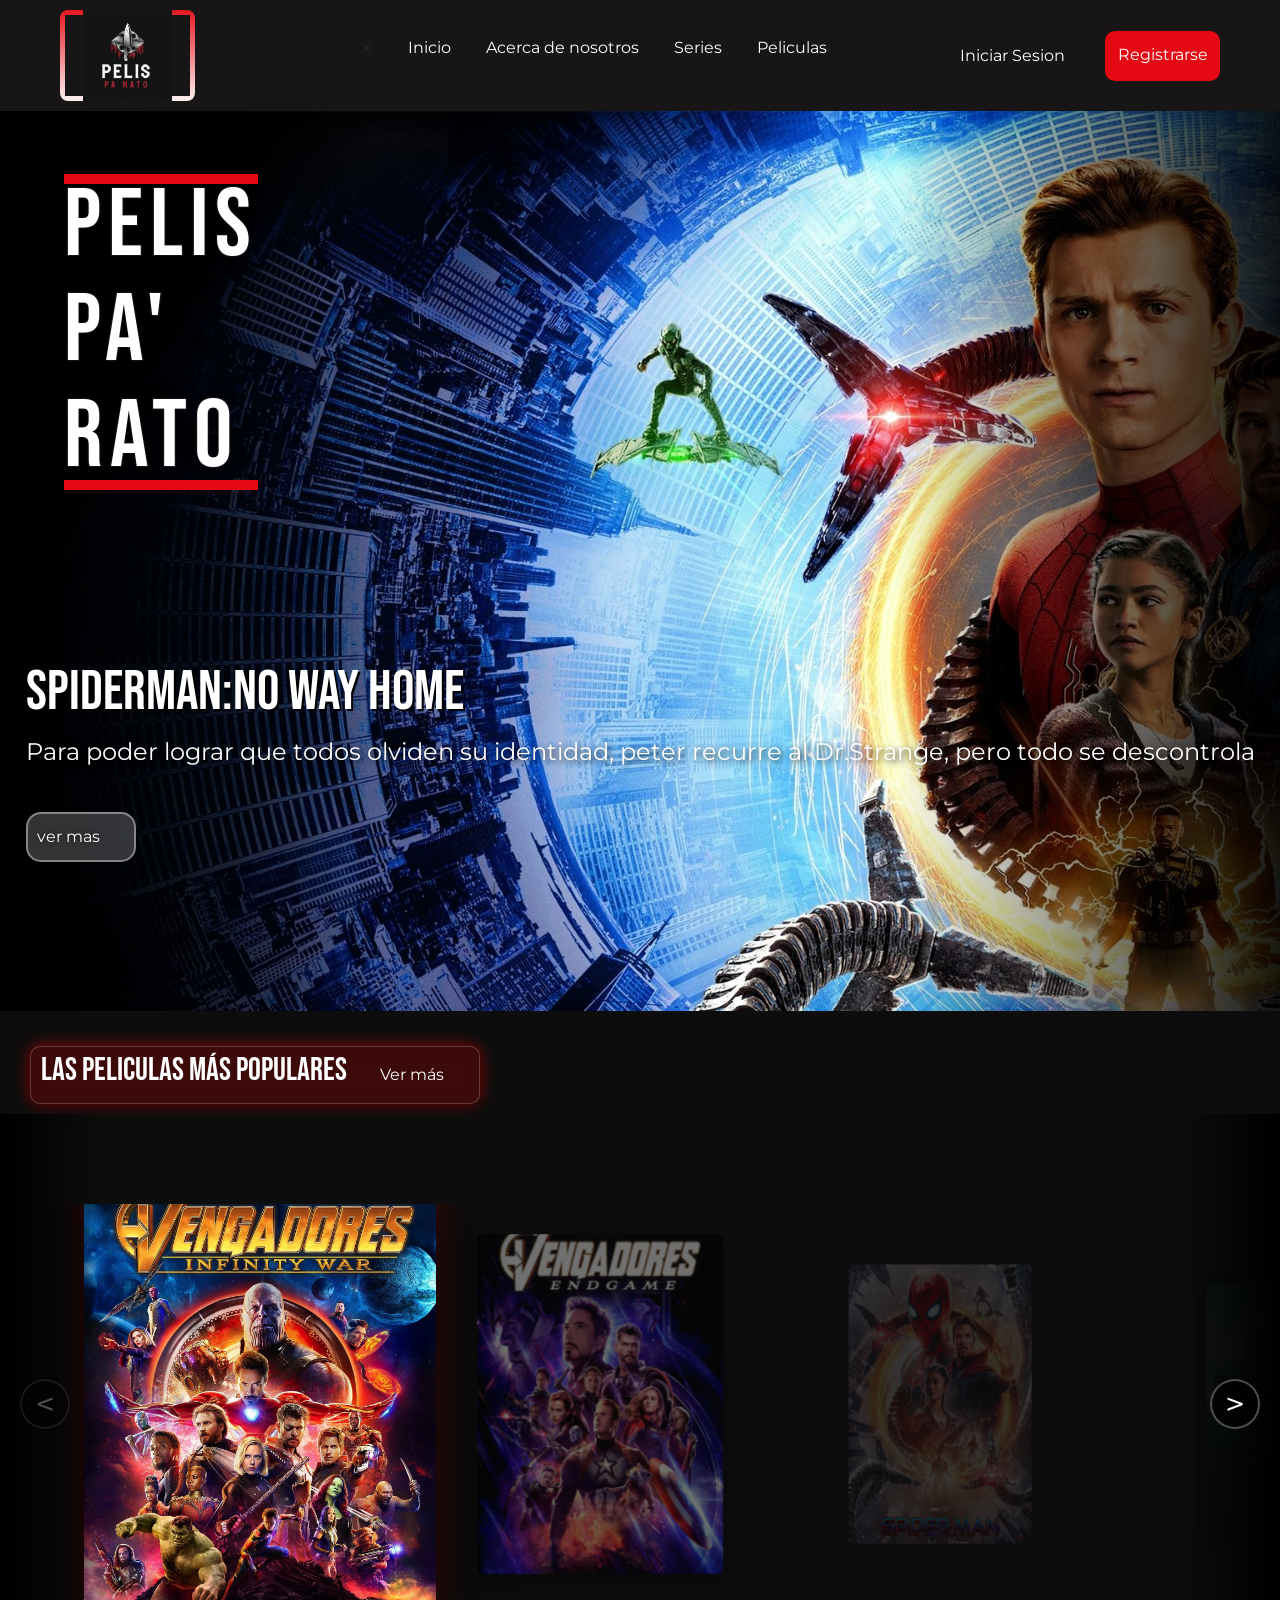
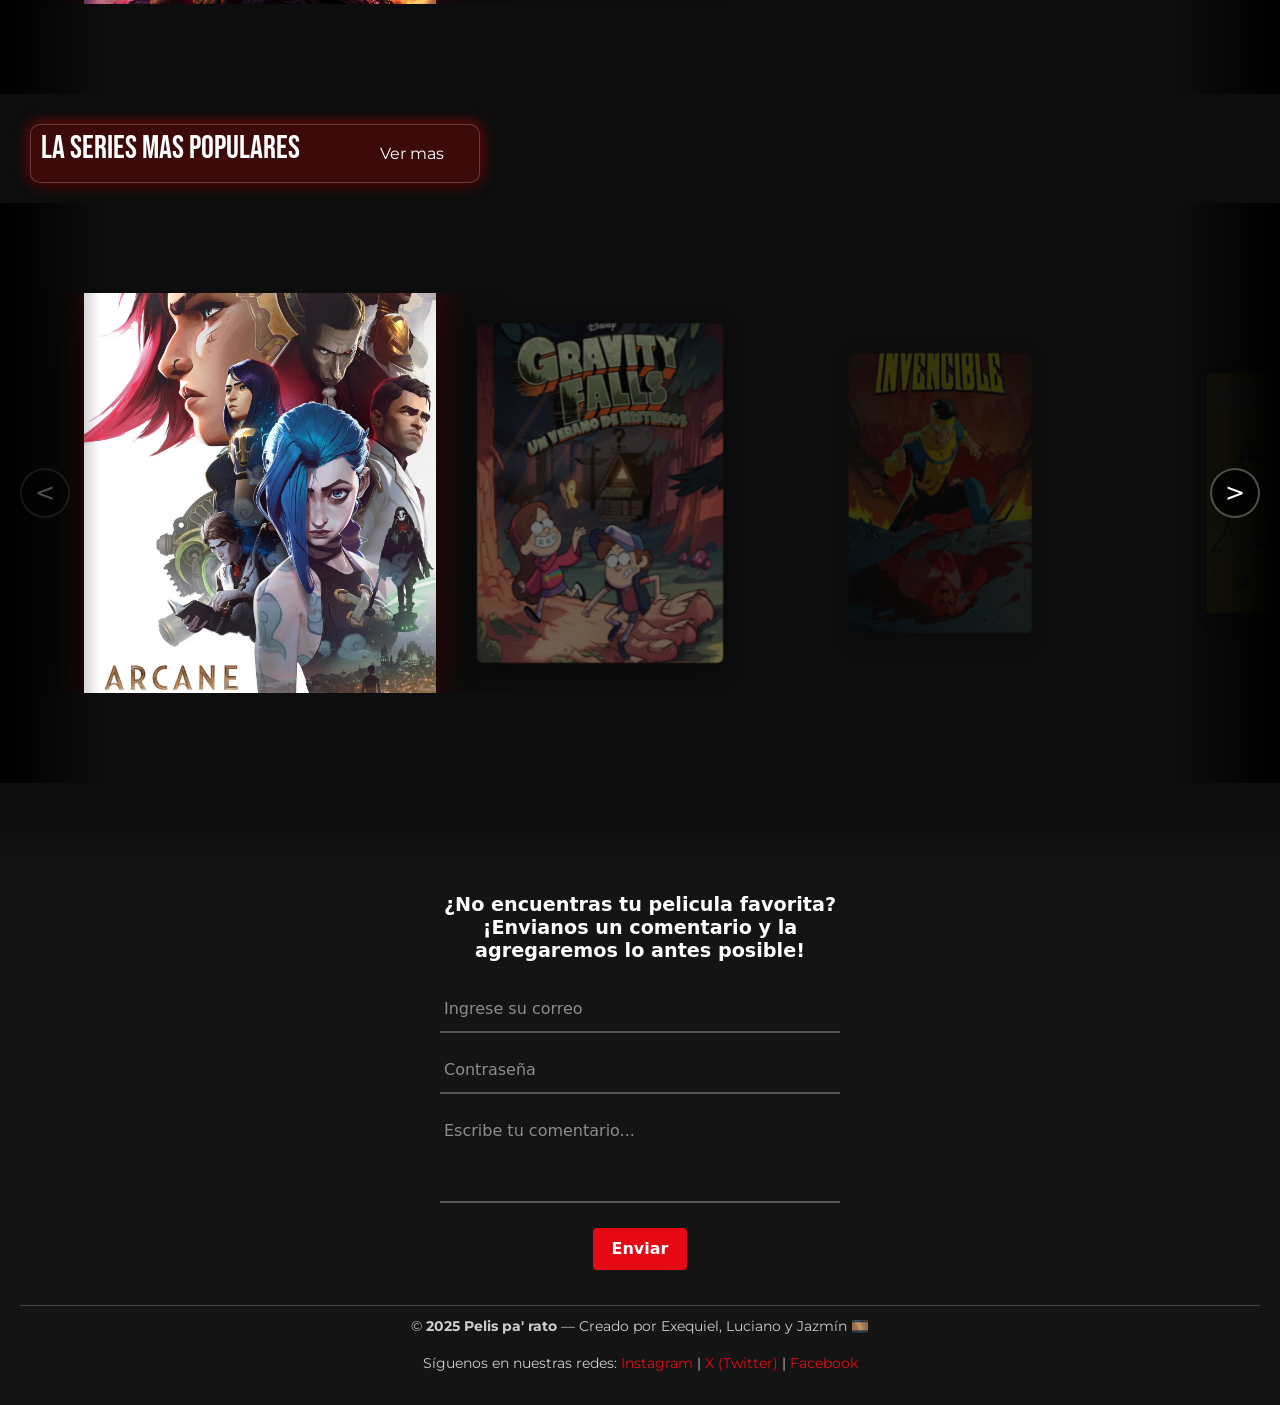
==== index.html @ c213889e "Implemente el carrusel 3d a las series y agregue las imagenes faltantes" ====
<!DOCTYPE html>
<html lang="en">
<head>
    <meta charset="UTF-8">
    <meta name="viewport" content="width=device-width, initial-scale=1.0">
    <link rel="stylesheet" href="Css/stylenav.css">
    <link rel="stylesheet" href="Css/style-main.css">
    <link rel="stylesheet" href="Css/Responsive.css">
    <link href="https://cdn.jsdelivr.net/npm/bootstrap@5.3.8/dist/css/bootstrap.min.css" rel="stylesheet" integrity="sha384-sRIl4kxILFvY47J16cr9ZwB07vP4J8+LH7qKQnuqkuIAvNWLzeN8tE5YBujZqJLB" crossorigin="anonymous">

    <link rel="shortcut icon" href="Img/logo-principal.png" type="image/x-icon">
    <link rel="preconnect" href="https://fonts.googleapis.com">
    <link rel="preconnect" href="https://fonts.gstatic.com" crossorigin>
    <link href="https://fonts.googleapis.com/css2?family=Bebas+Neue&display=swap" rel="stylesheet">

    <link rel="preconnect" href="https://fonts.googleapis.com">
    <link rel="preconnect" href="https://fonts.gstatic.com" crossorigin>
    <link href="https://fonts.googleapis.com/css2?family=Montserrat:wght@600&display=swap" rel="stylesheet">


    <link rel="preconnect" href="https://fonts.googleapis.com">
    <link rel="preconnect" href="https://fonts.gstatic.com" crossorigin>
    <link href="https://fonts.googleapis.com/css2?family=Montserrat&family=Roboto:ital,wght@0,100..900;1,100..900&display=swap" rel="stylesheet">

    <title>Pelis pa' rato</title>

    <link rel="stylesheet" href="https://cdn.jsdelivr.net/npm/swiper@9/swiper-bundle.min.css" />
    <link rel="stylesheet" href="https://cdnjs.cloudflare.com/ajax/libs/font-awesome/6.4.0/css/all.min.css"
    integrity="sha512-iecdLmaskl7CVkqkXNQ/ZH/XLlvWZOJyj7Yy7tcenmpD1ypASozpmT/E0iPtmFIB46ZmdtAc9eNBvH0H/ZpiBw==" 
    crossorigin="anonymous" referrerpolicy="no-referrer" />
</head>
<body>


    <header>
        <nav class="nav-bar underline-nav" id="nav">
            <div class="logo-container">
            <img src="Img/logo-principal.png" alt="Logo principal">
            </div>

            <div class="hamburger-menu" id="hamburger">
                <span></span>
                <span></span>
                <span></span>
            </div>

            <ul class="list-nav-bar" id="navMenu">
                <span class="close-menu" id="closeMenu">&times;</span>
                <li class="list-item-nav"><a href="#" class="nav-links">Inicio</a></li>
                <li class="list-item-nav"><a href="#" class="nav-links">Acerca de nosotros</a></li>
                <li class="list-item-nav"><a href="#" class="nav-links">Series</a></li>
                <li class="list-item-nav"><a href="#" class="nav-links">Peliculas</a></li>
            </ul>
            <div class="login">
            <a href="#" class="login-links">Iniciar Sesion</a>
            <a href="#" class="login-links registro ">Registrarse</a>
            </div>
        </nav>

        <div class="nav-overlay" id="navOverlay"></div>
    </header>

    
<div id="modalRegistro" class="modal-overlay">
<div class="modal-content">
    <span class="close-modal" id="closeModal">&times;</span>
    <h2>Crear cuenta</h2>
    <form id="registroForm">
    <div class="input-group">
        <input type="email" id="emailRegistro" name="email" required>
        <label for="emailRegistro">Correo electrónico</label>
    </div>

    <div class="input-group">
        <input type="password" id="passwordRegistro" name="password" required>
        <label for="passwordRegistro">Contraseña</label>
    </div>

    <button type="submit" class="btn-enviar">Registrarse</button>
    </form>
</div>
</div>


    <main>
        <section  id="inicio" class="hero">
            <div class="hero-content">
            <h1 id="tittle-main" class="tittle-main"> <span>Pelis</span> <span class="fila-2">pa'</span> <span class="fila-3">rato</span></h1>
            </div>

            <div class="info-container" >
                <div class="info-item">
                    <h2 class="sub-title">Spiderman:No Way Home</h2>
                    <p class="p-title">Para poder lograr que todos olviden su identidad, peter recurre al Dr.Strange, pero todo se descontrola</p>
                </div>

                <div class="info-item">
                    <h2 class="sub-title">Avengers Infinity War</h2>
                    <p class="p-title">Acompaña a los vengadores a enfrentar a su mas grande amenza de todos los tiempos, el titan Thanos</p>
                </div>

                <div class="container-ver-mas">
                    <a href="#" class="link-ver-mas"> ver mas </a>
                </div>
            </div>
        </section>

        <section id="carousel-movies" class="container-carrusel">
            <div class="container-tittle">
            <h2>Las peliculas más populares</h2>
            <a href="#" class="ver-mas">Ver más</a>
            </div>

            <div class="carousel-wrapper"> 
                <button id="btn-prev-movie" class="btn-prev">&lt;</button> 
                <div id="img-movies-container" class="img-movies-container"> 
                    <img loading="lazy" src="Posters/poster-Avengers-IW.webp"  alt="Poster 1">
                    <img loading="lazy" src="Posters/poster-avenger-EG.webp"   alt="Poster 2">
                    <img loading="lazy" src="Posters/poster-noway-home.webp"  alt="Poster 3">
                    <img loading="lazy" src="Posters/poster-Kongvszilla.webp"   alt="Poster 4">
                    <img loading="lazy" src="Posters/poster-fri13th.webp"  alt="Poster 5">
                    <img loading="lazy" src="Posters/poster-halowin.webp"   alt="Poster 6">
                    <img loading="lazy" src="Posters/poster-terrifier3.webp"  alt="Poster 7">
                    <img loading="lazy" src="Posters/poster-Alien.webp"   alt="Poster 8">

                    <img loading="lazy" src="Posters/poster-joker.webp"  alt="Poster 1">
                    <img loading="lazy" src="Posters/poster-termina2.webp"   alt="Poster 2">
                    <img loading="lazy" src="Posters/poster-romulusal.webp"  alt="Poster 3">
                    <img loading="lazy" src="Posters/poster-kfpanda.webp"   alt="Poster 4">
                    <img loading="lazy" src="Posters/poster-traindragon.webp"  alt="Poster 5">
                    <img loading="lazy" src="Posters/poster-gatobotas.webp"    alt="Poster 6">
                    <img loading="lazy" src="Posters/spiderman-acrossspider.webp"  alt="Poster 7">
                    <img loading="lazy" src="Posters/poster-interestelar.webp"  alt="Poster 8">
                </div>

                <button id="btn-next-movie" class="btn-next">&gt;</button> 
            </div>
        </section>


        <section id="carrusel-series" class="container-carrusel">
            <div class="container-tittle">
            <h2>La series mas populares</h2>
            <a href="">Ver mas</a>
            </div>
                <div class="container-main">
                <div class="carousel-wrapper"> 
                    <button id="btn-prev-serie" class="btn-prev">&lt;</button> 
                    <div id="img-series-container" class="img-movies-container"> 
                        <img loading="lazy" src="Posters-series/arcain.webp"  alt="Poster 1">
                        <img loading="lazy" src="Posters-series/gravittyfalls.webp"Poster 2">
                        <img loading="lazy" src="Posters-series/invenciblol.webp"  alt="Poster 3">
                        <img loading="lazy" src="Posters-series/showmas.webp"Poster 4">
                        <img loading="lazy" src="Posters-series/strangher.webp"  alt="Poster 5">
                        <img loading="lazy" src="Posters-series/blinders.webp"Poster 6">
                        <img loading="lazy" src="Posters-series/mandalorian.webp"  alt="Poster 7">
                        <img loading="lazy" src="Posters-series/telassofas.webp"Poster 8">

                        <img loading="" src="Posters-series/breakingbad.webp"  alt="Poster 9">
                        <img loading="" src="Posters-series/saul.webp"Poster 10">
                        <img loading="" src="Posters-series/Simpsons.webp"  alt="Poster 11">
                        <img loading="" src="Posters-series/welcomederry.webp"Poster 12">
                        <img loading="" src="Posters-series/walkingdead.webp"  alt="Poster 13">
                        <img loading="" src="Posters-series/suits.webp"Poster 14">
                        <img loading="" src="Posters-series/tronos.webp"  alt="Poster 15">
                        <img loading="" src="Posters-series/outlander.webp"Poster 16">
                    </div>
                    <button id="btn-next-serie" class="btn-next">&gt;</button> 
                </div>
        </section>


        


    </main>

<footer id="footer">
<div class="container-footer">   

    <form class="footer-form">
    <h3 class="footer-title">¿No encuentras tu pelicula favorita? <br>¡Envianos un comentario y la agregaremos lo antes posible!</h3>

    <div class="input-group">
        <input type="email" name="gmail" id="gmail-input" required>
        <label for="gmail-input">Ingrese su correo</label>
    </div>

    <div class="input-group">
        <input type="password" name="password" id="password-input" required>
        <label for="password-input">Contraseña</label>
    </div>

    <div class="input-group textarea-group">
        <textarea name="comentario" id="comentario" rows="3" required></textarea>
        <label for="comentario">Escribe tu comentario...</label>
    </div>

    <button type="submit" class="btn-enviar">Enviar</button>
    </form>

    <div class="container-footer-content">
    <p>&copy; <strong>2025 Pelis pa' rato</strong> — Creado por Exequiel, Luciano y Jazmín 🎞️</p>
    <p class="footer-extra">Síguenos en nuestras redes: 
        <a href="#" class="social-link">Instagram</a> | 
        <a href="#" class="social-link">X (Twitter)</a> | 
        <a href="#" class="social-link">Facebook</a>
    </p>
    </div>
</div>            
</footer>



<script src="https://cdn.jsdelivr.net/npm/swiper@9/swiper-bundle.min.js"></script>
<script src="https://cdn.jsdelivr.net/npm/bootstrap@5.3.8/dist/js/bootstrap.bundle.min.js" integrity="sha384-FKyoEForCGlyvwx9Hj09JcYn3nv7wiPVlz7YYwJrWVcXK/BmnVDxM+D2scQbITxI" crossorigin="anonymous"></script>
<script src="Js/javascript.js"></script>
</body>
</html>
---- Css/stylenav.css ----
*{
    margin: 0;
    padding: 0;
    box-sizing: border-box;
}

body {
    overflow-x: hidden;
    background-color: #0d0d0d !important;
}

main {
    color:white;
}
footer{
    color: white;
}

li {
    list-style: none;
}


.nav-bar a{
    text-decoration: none;
    color: white;
    font-size: 1rem;
    font-family: 'Montserrat';
}



/*====Efecto de subrayado====*/
.underline-nav .nav-links {
    position: relative;
    padding: 10px 0;
    transition: .5s ease;
}

.underline-nav .nav-links:hover {
    color: #e50914;
}

.underline-nav .nav-links::after {
    content: '';
    position: absolute;
    bottom: 0;
    left: 0;
    width: 0;
    height: 3px;
    background-color: #e50914;
    transition: width 0.3s ease-in-out;
    transform: skewX(45deg);
}


.underline-nav .nav-links:hover::after {
    width: 100%;
}
/*---Fin del efecto de subrayado---*/


.nav-bar {
    top: 0%;
    height: 111px;
    width: 100%;
    display: flex;
    align-items: center;
    justify-content: space-between;
    background-color: #171515;
    padding: 10px 60px;
}


.nav-bar ul {
    display: flex;
    gap: 35px;

}


/*===Estilos del registro===*/

.login {
    display: grid;
    grid-template-columns: 1fr 1fr;
    gap: 30px;
    justify-content: center;
    align-items: center;
    
}

.login .registro {
    display: flex;
    position: relative;
    text-align: center;
    display: inline-block;
    justify-content: center;
    align-items: center;
    overflow: hidden;
    padding: 10px 0;
    height: 50px;
    width: 115px;
    background-color: #e50914;
    z-index: 1;
    color: white;
    transition: color 0.3s ease-in,box-shadow 0.3s ease, border 0.3s ease;
    border-radius: 10px;
    border: 2px solid transparent;
}


.login .registro::before {
    content: '';
    position: absolute;
    top: 0;
    left: 0;
    width: 0;
    height: 100%;
    background-color: white;
    transition: width 0.3s ease-in;
    z-index: -1;
}


.login .registro:hover::before {
    width: 100%;

}

.login .registro:hover {
    color: #171515;
    border: 2px solid red;
    box-shadow: 0 0 15px 5px rgba(255, 0, 0, 0.7);

}


/*---Fin estilos registro---*/

.logo-container {
    position: relative;
    width: 135px;
    height: 100%;
    border-radius: 8px;
    overflow: hidden;
}

.logo-container::before {
    content: '';
    position: absolute;
    inset: -6px;
    background-image: linear-gradient(180deg, #e50914, rgb(255, 255, 255));
    animation: rotate 3s linear infinite;
    z-index: 1;
}


.logo-container::after {
    content: '';
    position: absolute;
    inset: 5px;
    background-color: #171515; /* fondo interno */
    z-index: 2;
}

.logo-container img {
    position: relative;
    z-index: 3;
    width: 100%;
    height: 100%;
    object-fit: contain;
}

@keyframes rotate {
    from {
        transform: rotate(0deg);
    }
    to {
        transform: rotate(360deg);
    }
}
---- Css/style-main.css ----
p {
    font-family: 'Montserrat';
}

h2 {
    font-family: 'Bebas Neue';
}

a {
    color: white;
    text-decoration: none;
    font-family: 'Montserrat';
}

/*-----ESTILOS DEL HERO-----*/

.hero {
    position: relative;
    background-color: white;
    height: 100vh;
    width: 100%;
    overflow: hidden;
    display: flex;
    align-items: center;
    justify-content: center;
    background-repeat: no-repeat;
    background-size:cover;
    transition: background-image 1s ease-in-out;
}

.hero::before {
    content: "";
    position: absolute;
    inset: 0;
    background: linear-gradient(
        to right,
        rgba(0, 0, 0, 0.9) 0%,
        rgba(0, 0, 0, 0) 30%,
        rgba(0, 0, 0, 0) 70%,
        rgba(0, 0, 0, 0.9) 100%
    );
    pointer-events: none; /* para que no bloquee los clicks */
    z-index: 1;
}


.info-item {
    display: none;
}


.info-item.active {
    display: block;
}


.sub-title, .p-title {
    text-shadow: 2px 2px 6px rgba(0, 0, 0, 0.8);
    animation: slideUp 1s ease-in-out;
}


@keyframes slideUp {
    from {
        opacity: 0;
        transform: translateY(100%);
    }
    to {
        opacity: 1;
        transform: translateY(0);
    }
}


/*===Fondo difuminado===*/

.hero .info-container {
    position: absolute;
    bottom: 25%;
    left: 2%;
    z-index: 2;
}

.hero .info-container h2 {
    font-size: 3.5rem;
    text-shadow: 2px 2px  black ;
}

.hero .info-container p {
    font-size: 1.5rem;
    color: rgb(255, 255, 255);
}


.hero-content {
    display: flex;
    flex-direction: column;
    position: absolute;
    justify-content: center;
    top: 5%;
    left: 5%;
    z-index: 2;
    animation: fade-in 3s steps(30, end) forwards; ;
    height: 0;
    white-space: nowrap;
    overflow: hidden;
    border-bottom: 2px solid white;
}


@keyframes fade-in {
    to {
        height: 40%;
        border-bottom:none ;
    }
}

.hero .tittle-main {
    position: relative;
    color: white;
    font-family: 'Bebas Neue';
    font-size: 6rem;
    letter-spacing: 7px;
    text-shadow: 
        /* 1. Sombra Negra Fuerte para Legibilidad (El contraste) */
        0px 0px 5px rgba(0, 0, 0, 0.9),
        0px 0px 15px rgba(0, 0, 0, 0.8),
        
        /* 2. Sombra Blanca Sutil (Efecto Neón/Brillo) */
        0px 0px 2px rgba(255, 255, 255, 0.6);
        display: flex; 
    flex-direction: column;     /* Apila los elementos verticalmente */
    align-items: flex-start;    /* Alinea las palabras a la izquierda (en el inicio) */
    line-height: 1.1;           /* Reduce el espacio vertical entre las líneas para que se vean más juntas */
    white-space: normal;         /* Desactivar la restricción que tenías en .hero-content */

}



.hero .hero-content h1::before {
    content: '';
    height: 10px;
    width: 400px;
    background-color: #e50914;
    position: absolute;
    left: 0;
    top: 0;
}


.hero .hero-content h1::after {
    content: '';
    height: 10px;
    width: 400px;
    background-color: #e50914;
    position: absolute;
    right: 0;
    bottom: 0;
}



.hero .hero-content p {
    color: white;
    font-size: 2rem;
}


/*====Link-ver-mas====*/

.container-ver-mas {
    position: absolute;
    bottom: -60%;
    left: 0%;
    text-align: center;
    display: inline-flex;
    justify-content: center;
    align-items: center;
    height: 50px;
    width: 110px;
    background-color: rgba(255, 255, 255, 0.2); /* Blanco muy transparente */
    /* filtro para fondo difuminado*/
    backdrop-filter: blur(4px); 
    padding: 10px 0;
    border: 2px solid rgba(255, 255, 255, 0.4); /* Borde semitransparente*/
    border-radius: 15px;
    text-shadow: 0 0 5px rgba(0, 0, 0, 0.6);
    transition: width 0.3s ease, 
                color 0.3s ease-in-out, 
                text-shadow 0.3s ease-in-out,
                transform 0.3s ease,
                box-shadow 0.3s ease; 
    overflow: hidden;
    
}

.container-ver-mas .link-ver-mas{
    text-decoration: none;
    color: rgb(255, 255, 255);
}


/* Efecto de brillo tipo neón */
.container-ver-mas:hover {
    width: 145px;
    transform: translateY(10px);
    border: 2px solid;
    box-shadow: 0 0 10px white,
                0 0 20px white,
                0 0 40px rgba(255, 255, 255, 0.6),
                0 0 80px rgba(255, 255, 255, 0.4);
}

.container-ver-mas:hover .link-ver-mas {
    text-shadow: 0 0 8px white;
    cursor: pointer;

}

.container-ver-mas::after {
    content: '  ➪'; 
    font-size: 1em; 
    opacity: 0;
    transform: translateX(-8px); 
    transition: opacity 0.3s ease, transform 0.3s ease;
    margin-left: 10px;
}

.container-ver-mas:hover::after {
    /*Se muestra la flecha y se la devuelve a su posicion original*/
    opacity: 1;
    transform: translateX(0); 
}

/*====Fin estilos link-ver-mas====*/



/*====Estilos del carrusel====*/

/* ===== CARRUSEL 3D ESTILO NETFLIX ===== */

.carousel-wrapper {
    display: flex;
    align-items: center;
    position: relative;
    /* 🚀 AUMENTO CLAVE: Añadir más padding vertical para evitar recortes */
    padding: 90px 0; /* Aumentado de 50px a 80px (o más si es necesario) */
    perspective: 1000px; /* Profundidad 3D */
}

.container-carrusel .container-tittle {
    display: flex;
    justify-content: space-between;
    align-items: center;
    padding: 5px 10px;
    margin: 35px 0 10px 30px;
    width: 450px;
    box-sizing: border-box;
    border-radius: 10px;
    background-color: rgba(255, 0, 0, 0.2);
    backdrop-filter: blur(8px);
    border: 1px solid rgba(255, 255, 255, 0.2);
    box-shadow: 
        0 4px 10px rgba(0, 0, 0, 0.4), 
        0 0 15px rgba(255, 0, 0, 0.6);
}

.container-carrusel .container-tittle a {
    font-family: 'Montserrat';
    text-decoration: none;
    color: white;
    margin: 0 25px;
    transition: transform 0.3s ease;
}

.container-carrusel .container-tittle a:hover {
    transform: scale(1.1);
}

.img-movies-container {
    display: flex;

    overflow-x: hidden; 
    overflow-y: hidden; 

    gap: 20px;
    padding: 0 100px;
    position: relative;
    transform-style: preserve-3d;
    transition: transform 0.5s cubic-bezier(0.25, 0.46, 0.45, 0.94);
    
    /* 💡 IMPORTANTE: El contenedor debe tener un ancho definido o ser elástico 
    para que las imágenes se desborden y el scroll sea posible.
    Como tienes Flexbox, esto suele estar bien, pero si el ancho total del
       contenedor es igual o mayor al ancho total de las imágenes, tampoco habrá scroll. */
    width: 100%; /* Asegura que ocupe todo el espacio disponible */
    box-sizing: border-box; /* Incluye el padding en el ancho total */
}

.img-movies-container img {
    flex-shrink: 0;
    width: 320px;
    height: 400px;
    max-width: 400px;
    max-height: 430px;
    min-width: 280px;
    min-height: 380px;
    object-fit: cover;
    border-radius: 8px;
    box-shadow: 0 10px 30px rgba(0, 0, 0, 0.6);
    transition: all 0.5s cubic-bezier(0.25, 0.46, 0.45, 0.94);
    transform-style: preserve-3d;
    cursor: pointer;
    position: relative;
}

/* Efecto 3D en las imágenes laterales */
.img-movies-container img:not(.center-image) {
    transform: scale(0.85) rotateY(25deg);
    opacity: 0.6;
    filter: brightness(0.7);
}

/* Imagen central destacada */
.img-movies-container img.center-image {
    transform: scale(1.05) translateZ(50px);
    opacity: 1;
    filter: brightness(1);
    z-index: 10;
    box-shadow: 
        0 20px 60px rgba(0, 0, 0, 0.8),
        0 0 30px rgba(255, 0, 0, 0.3);
}

/* Hover en cualquier imagen */
.img-movies-container img:hover {
    transform: scale(1.05) translateZ(60px) !important;
    opacity: 1 !important;
    filter: brightness(1.1) !important;
    z-index: 20;
    box-shadow: 
        0 25px 70px rgba(0, 0, 0, 0.9),
        0 0 40px rgba(255, 0, 0, 0.5);
}

/* Botones de navegación */
.btn-prev, .btn-next {
    position: absolute;
    top: 50%;
    transform: translateY(-50%);
    z-index: 100;
    background: rgba(0, 0, 0, 0.7);
    color: white;
    border: 2px solid rgba(255, 255, 255, 0.3);
    padding: 15px 20px;
    cursor: pointer;
    font-size: 1.5rem;
    border-radius: 50%;
    width: 50px;
    height: 50px;
    display: flex;
    align-items: center;
    justify-content: center;
    transition: all 0.3s ease;
    backdrop-filter: blur(5px);
}

.btn-prev {
    left: 20px;
}

.btn-next {
    right: 20px;
}

.btn-prev:hover, .btn-next:hover {
    background: rgba(229, 9, 20, 0.9);
    border-color: rgba(255, 255, 255, 0.5);
    transform: translateY(-50%) scale(1.1);
    box-shadow: 0 0 20px rgba(229, 9, 20, 0.6);
}

/* Wrapper con overflow hidden para ocultar los extremos */
.carousel-wrapper::before,
.carousel-wrapper::after {
    content: '';
    position: absolute;
    top: 0;
    bottom: 0;
    width: 100px;
    z-index: 50;
    pointer-events: none;
}

.carousel-wrapper::before {
    left: 0;
    background: linear-gradient(to right, rgba(0, 0, 0, 1), transparent);
}

.carousel-wrapper::after {
    right: 0;
    background: linear-gradient(to left, rgba(0, 0, 0, 1), transparent);
}



/* ===== RESPONSIVE PARA EL CARRUSEL 3D ===== */

@media (max-width: 1024px) {
    .img-movies-container {
        gap: 15px;
        padding: 0 80px;
    }

    .img-movies-container img {
        width: 280px;
        height: 350px;
    }

    .img-movies-container img.center-image {
        transform: scale(1.08) translateZ(40px);
    }
}

@media (max-width: 768px) {
    .carousel-wrapper {
        padding: 30px 0;
        perspective: 800px;
    }

    .img-movies-container {
        gap: 10px;
        padding: 0 60px;
    }

    .img-movies-container img {
        width: 230px;
        height: 290px;
    }

    .img-movies-container img:not(.center-image) {
        transform: scale(0.88) rotateY(20deg);
    }

    .img-movies-container img.center-image {
        transform: scale(1.05) translateZ(30px);
    }

    .btn-prev, .btn-next {
        width: 40px;
        height: 40px;
        padding: 10px;
        font-size: 1.2rem;
    }

    .btn-prev {
        left: 10px;
    }

    .btn-next {
        right: 10px;
    }
}

@media (max-width: 480px) {
    .carousel-wrapper {
        padding: 20px 0;
        perspective: 600px;
    }

    .img-movies-container {
        gap: 8px;
        padding: 0 50px;
    }

    .img-movies-container img {
        width: 170px;
        height: 230px;
    }

    .img-movies-container img:not(.center-image) {
        transform: scale(0.9) rotateY(15deg);
    }

    .img-movies-container img.center-image {
        transform: scale(1.03) translateZ(20px);
    }

    .btn-prev, .btn-next {
        width: 35px;
        height: 35px;
        padding: 8px;
        font-size: 1rem;
    }
}

/* Optimización para pantallas grandes */
@media (min-width: 1920px) {
    .img-movies-container {
        gap: 30px;
        padding: 0 150px;
    }

    .img-movies-container img {
        width: 380px;
        height: 460px;
    }

    .img-movies-container img.center-image {
        transform: scale(1.12) translateZ(60px);
    }
}

/*===============Carrusel-series==================*/

#carrusel-series .container-tittle {
    margin: 30px 0 20px 30px;
}


/*=========Contenedor Footer==========*/

.container-footer {
    background-color: #141414; /* Fondo oscuro elegante */
    color: #fff;
    display: flex;
    flex-direction: column;
    align-items: center;
    justify-content: center;
    padding: 30px 20px 15px 20px;
    width: 100%;
    gap: 25px;
}

/* ===== FORMULARIO ===== */
.footer-form {
    display: flex;
    flex-direction: column;
    gap: 15px;
    align-items: center;
    max-width: 400px;
    width: 100%;
}

.footer-title {
    font-size: 1.2rem;
    font-weight: 600;
    margin-bottom: 10px;
    color: #fff;
    text-align: center;
}

/* ===== INPUTS Y TEXTAREA ===== */
.input-group {
    position: relative;
    width: 100%;
}

.input-group input,
.input-group textarea {
    width: 100%;
    padding: 10px 10px 10px 5px;
    border: none;
    border-bottom: 2px solid #555;
    background: transparent;
    color: #fff;
    font-size: 1rem;
    outline: none;
    resize: none;
    transition: border-color 0.3s ease;
}

.input-group label {
    position: absolute;
    top: 10px;
    left: 5px;
    color: #aaa;
    font-size: 1rem;
    pointer-events: none;
    transition: 0.3s ease all;
    opacity: 0.8;
}

/* ===== EFECTO FLOTANTE ===== */
.input-group input:focus ~ label,
.input-group input:valid ~ label,
.input-group textarea:focus ~ label,
.input-group textarea:valid ~ label {
    top: -10px;
    font-size: 0.8rem;
    opacity: 1;
    color: #e50914;
}

/* ===== EFECTO ENFOQUE ===== */
.input-group input:focus,
.input-group textarea:focus {
    border-bottom: 2px solid #e50914;
}

/* ===== BOTÓN ===== */
.btn-enviar {
    background-color: #e50914;
    color: #fff;
    border: none;
    padding: 8px 18px;
    margin: 10px 20px;
    border-radius: 4px;
    font-weight: bold;
    cursor: pointer;
    transition: all 0.3s ease;
    align-self: center;
    border: 1px solid transparent;
}

.btn-enviar:hover {
    background-color: transparent;
    color: #e50914;
    border: 1px solid #e50914;
        box-shadow: 0 0 15px 5px rgba(255, 0, 0, 0.7);
}


/* ===== COPYRIGHT Y REDES ===== */
.container-footer-content {
    text-align: center;
    border-top: 1px solid rgba(255, 255, 255, 0.2);
    padding-top: 10px;
    width: 100%;
    font-size: 0.9rem;
    color: #ccc;
}

.footer-extra {
    font-size: 0.85rem;
    margin-top: 5px;
}

.social-link {
    color: #e50914;
    text-decoration: none;
    transition: color 0.3s ease;
}

.social-link:hover {
    color: #fff;
}

#footer {
    margin-top: 80px;
    position: relative;
}

/* Degradado de transición entre el contenido y el footer */
#footer::before {
    content: "";
    position: absolute;
    top: -40px;
    left: 0;
    width: 100%;
    height: 40px;
    background: linear-gradient(to bottom, transparent, #141414);
}

/* ===== RESPONSIVE ===== */
@media (max-width: 768px) {
    .footer-form {
        max-width: 100%;
    }

    .container-footer-content {
        font-size: 0.85rem;
    }
}

/* ===== MODAL REGISTRO ===== */
.modal-overlay {
    position: fixed;
    top: 0;
    left: 0;
    width: 100%;
    height: 100%;
    background-color: #000; /* 🔹 Fondo completamente negro */
    display: none;
    justify-content: center;
    align-items: center;
    z-index: 2000;
    overflow: hidden;
    transition: opacity 0.4s ease;
    opacity: 0;
}

/* Estado visible con animación */
.modal-overlay.show {
    display: flex;
    opacity: 1;
}

.modal-content {
    background-color: #000; /* 🔹 Fondo negro del formulario */
    color: white;
    padding: 50px 40px;
    border-radius: 10px;
    box-shadow: 0 0 30px rgba(255, 0, 0, 0.7);
    width: 90%;
    max-width: 420px;
    position: relative;
    transform: scale(0.8);
    opacity: 0;
    animation: modalIn 0.4s ease forwards;
}

/* 🔹 Animación de entrada */
@keyframes modalIn {
from {
    transform: scale(0.7);
    opacity: 0;
}
to {
    transform: scale(1);
    opacity: 1;
    }
}

/* 🔹 Animación de salida */
@keyframes modalOut {
from {
    transform: scale(1);
    opacity: 1;
    }
to {
    transform: scale(0.7);
    opacity: 0;
    }
}

.close-modal {
    position: absolute;
    top: 12px;
    right: 18px;
    font-size: 1.8rem;
    cursor: pointer;
    color: #e50914;
    transition: 0.3s;
}

.close-modal:hover {
    color: white;
}

.modal-content h2 {
    font-family: 'Bebas Neue';
    font-size: 2rem;
    text-align: center;
    margin-bottom: 25px;
    letter-spacing: 2px;
    color: #e50914;
}

/* ===== INPUTS DEL MODAL ===== */
#registroForm .input-group {
    position: relative;
    width: 100%;
  margin-bottom: 35px; /* 🔹 Más espacio entre los campos */
}

#registroForm input {
    width: 100%;
    padding: 14px 10px 10px 5px;
    border: none;
    border-bottom: 2px solid #555;
    background: transparent;
    color: #fff;
    font-size: 1rem;
    outline: none;
    transition: border-color 0.3s ease;
}

#registroForm label {
    position: absolute;
    top: 10px;
    left: 5px;
    color: #aaa;
    font-size: 1rem;
    pointer-events: none;
    transition: 0.3s ease all;
    opacity: 0.8;
}

/* Efecto flotante */
#registroForm input:focus ~ label,
#registroForm input:valid ~ label {
    top: -12px;
    font-size: 0.85rem;
    color: #e50914;
}

/* Efecto enfoque */
#registroForm input:focus {
    border-bottom: 2px solid #e50914;
}

/* Botón */
#registroForm .btn-enviar {
    background-color: #e50914;
    color: #fff;
    border: none;
    padding: 12px 20px;
    margin-top: 30px;
    border-radius: 4px;
    font-weight: bold;
    cursor: pointer;
    transition: all 0.3s ease;
    width: 200px;
    margin-left: auto;
    margin-right: auto;
    display: block;
}

#registroForm .btn-enviar:hover {
    background-color: transparent;
    color: #e50914;
    border: 1px solid #e50914;
    box-shadow: 0 0 15px 5px rgba(255, 0, 0, 0.7);
}
---- Css/Responsive.css ----
/* ============================================
   RESPONSIVE DESIGN - MEDIA QUERIES
   ============================================ */

/* ===== TABLETS Y PANTALLAS MEDIANAS (768px - 1024px) ===== */
@media (max-width: 1024px) {
    
    /* === NAVEGACIÓN === */
    .nav-bar {
        padding: 10px 30px;
        height: auto;
        min-height: 80px;
    }

    .nav-bar ul {
        gap: 20px;
    }

    .nav-bar a {
        font-size: 0.9rem;
    }

    .logo-container {
        width: 110px;
    }

    .login {
        gap: 15px;
    }

    .login .registro {
        width: 100px;
        height: 45px;
        font-size: 0.9rem;
    }

    /* === HERO === */
    .hero .tittle-main {
        font-size: 4.5rem;
        letter-spacing: 5px;
    }

    .hero .hero-content h1::before,
    .hero .hero-content h1::after {
        width: 300px;
    }

    .hero .info-container {
        bottom: 20%;
        left: 3%;
    }

    .hero .info-container h2 {
        font-size: 2.8rem;
    }

    .hero .info-container p {
        font-size: 1.2rem;
        max-width: 90%;
    }

    /* === CARRUSELES === */
    .container-carrusel .container-tittle {
        width: 380px;
        margin: 25px 0 15px 25px;
    }

    .container-carrusel .container-tittle h2 {
        font-size: 1.5rem;
    }

    .img-movies-container img {
        max-width: 300px;
        max-height: 350px;
        min-width: 250px;
        min-height: 320px;
        width: 280px;
        height: 350px;
    }
}

/* ============================================
   MENÚ HAMBURGUESA
   ============================================ */

/* Contenedor del botón hamburguesa (oculto por defecto) */
.hamburger-menu {
    display: none;
    flex-direction: column;
    cursor: pointer;
    z-index: 1000;
    padding: 5px;
    transition: transform 0.3s ease;
}

.hamburger-menu:hover {
    transform: scale(1.1);
}

/* Las tres líneas del menú */
.hamburger-menu span {
    width: 30px;
    height: 3px;
    background-color: white;
    margin: 4px 0;
    transition: 0.4s;
    border-radius: 2px;
}

/* Animación cuando el menú está abierto */
.hamburger-menu.active span:nth-child(1) {
    transform: rotate(-45deg) translate(-6px, 6px);
    background-color: #e50914;
}

.hamburger-menu.active span:nth-child(2) {
    opacity: 0;
}

.hamburger-menu.active span:nth-child(3) {
    transform: rotate(45deg) translate(-6px, -6px);
    background-color: #e50914;
}

/* ===== TABLETS PEQUEÑAS (481px - 768px) ===== */
@media (max-width: 768px) {
    
    /* === NAVEGACIÓN === */
    .nav-bar {
        flex-direction: row;
        justify-content: space-between;
        padding: 15px 20px;
        height: auto;
        position: relative;
    }

    /* Mostrar el menú hamburguesa */
    .hamburger-menu {
        display: flex;
    }

    /* Ocultar el menú por defecto */
    .list-nav-bar {
        position: fixed;
        top: 0;
        right: -100%;
        width: 70%;
        max-width: 300px;
        height: 100vh;
        background-color: #171515;
        flex-direction: column;
        justify-content: flex-start;
        align-items: center;
        padding-top: 80px;
        gap: 25px;
        transition: right 0.4s ease-in-out;
        box-shadow: -5px 0 15px rgba(0, 0, 0, 0.5);
        z-index: 999;
    }

    /* Mostrar el menú cuando está activo */
    .list-nav-bar.active {
        right: 0;
    }

    .list-item-nav {
        width: 100%;
        text-align: center;
        padding: 15px 0;
        border-bottom: 1px solid rgba(255, 255, 255, 0.1);
    }

    .list-item-nav a {
        font-size: 1.1rem;
        display: block;
    }

    /* Botón de cerrar dentro del menú móvil */
    .close-menu {
        position: absolute;
        top: 20px;
        right: 20px;
        font-size: 2.5rem;
        color: #e50914;
        cursor: pointer;
        display: none;
        background: none;
        border: none;
        padding: 0;
        width: 40px;
        height: 40px;
        line-height: 1;
        transition: transform 0.3s ease, color 0.3s ease;
        font-weight: 300;
    }

    .close-menu:hover {
        transform: scale(1.2) rotate(90deg);
        color: white;
    }

    .list-nav-bar.active .close-menu {
        display: flex;
        align-items: center;
        justify-content: center;
    }

    /* Login dentro del menú móvil */
    .login {
        position: fixed;
        bottom: -100%;
        left: 0;
        right: 0;
        background-color: #171515;
        padding: 20px;
        display: flex;
        flex-direction: column;
        gap: 15px;
        width: 70%;
        max-width: 300px;
        transition: bottom 0.4s ease-in-out;
        z-index: 999;
        border-top: 2px solid #e50914;
    }

    .login.active {
        bottom: 0;
    }

    .login a {
        font-size: 0.9rem;
        text-align: center;
        padding: 12px;
    }

    .login .registro {
        width: 100%;
    }

    /* Overlay oscuro cuando el menú está abierto */
    .nav-overlay {
        position: fixed;
        top: 0;
        left: 0;
        width: 100%;
        height: 100%;
        background-color: rgba(0, 0, 0, 0.7);
        opacity: 0;
        visibility: hidden;
        transition: opacity 0.4s ease, visibility 0.4s ease;
        z-index: 998;
    }

    .nav-overlay.active {
        opacity: 1;
        visibility: visible;
    }

    /* === HERO === */
    .hero {
        height: 80vh;
    }

    .hero-content {
        top: 8%;
        left: 5%;
    }

    .hero .tittle-main {
        font-size: 3rem;
        letter-spacing: 3px;
    }

    .hero .hero-content h1::before,
    .hero .hero-content h1::after {
        width: 200px;
        height: 6px;
    }

    .hero .info-container {
        bottom: 15%;
        left: 5%;
        right: 5%;
    }

    .hero .info-container h2 {
        font-size: 2rem;
    }

    .hero .info-container p {
        font-size: 1rem;
        max-width: 85%;
    }

    .container-ver-mas {
        bottom: -80%;
        height: 45px;
        width: 100px;
    }

    /* === CARRUSELES === */
    .container-carrusel .container-tittle {
        width: 90%;
        margin: 20px auto 15px auto;
        flex-direction: column;
        gap: 10px;
        text-align: center;
    }

    .container-carrusel .container-tittle h2 {
        font-size: 1.3rem;
    }

    .container-carrusel .container-tittle a {
        margin: 0;
    }

    .carousel-wrapper {
        padding: 0 10px;
    }

    .img-movies-container img {
        max-width: 250px;
        max-height: 300px;
        min-width: 200px;
        min-height: 270px;
        width: 230px;
        height: 290px;
    }

    .btn-prev, .btn-next {
        padding: 8px;
        font-size: 1.2rem;
    }

    /* === FOOTER === */
    .footer-form {
        max-width: 90%;
    }

    .footer-title {
        font-size: 1rem;
    }
}

/* ===== MÓVILES (320px - 480px) ===== */
@media (max-width: 480px) {
    
    /* === NAVEGACIÓN === */
    .nav-bar {
        padding: 10px 15px;
    }

    .logo-container {
        width: 90px;
    }

    .nav-bar ul {
        gap: 10px;
        font-size: 0.8rem;
    }

    .nav-bar a {
        font-size: 0.8rem;
    }

    .login {
        grid-template-columns: 1fr;
        gap: 10px;
        max-width: 200px;
    }

    .login .registro {
        height: 40px;
        font-size: 0.8rem;
    }

    /* === HERO === */
    .hero {
        height: 70vh;
    }

    .hero-content {
        top: 10%;
        left: 5%;
    }

    .hero .tittle-main {
        font-size: 2.2rem;
        letter-spacing: 2px;
    }

    .hero .hero-content h1::before,
    .hero .hero-content h1::after {
        width: 120px;
        height: 5px;
    }

    .hero .info-container {
        bottom: 10%;
        left: 5%;
        right: 5%;
    }

    .hero .info-container h2 {
        font-size: 1.5rem;
    }

    .hero .info-container p {
        font-size: 0.85rem;
        max-width: 90%;
    }

    .container-ver-mas {
        bottom: -100%;
        height: 40px;
        width: 90px;
        font-size: 0.85rem;
    }

    .container-ver-mas:hover {
        width: 120px;
    }

    /* === CARRUSELES === */
    .container-carrusel .container-tittle {
        width: 95%;
        padding: 8px 5px;
    }

    .container-carrusel .container-tittle h2 {
        font-size: 1.1rem;
    }

    .container-carrusel .container-tittle a {
        font-size: 0.85rem;
    }

    .img-movies-container {
        padding: 0 5px;
    }

    .img-movies-container img {
        max-width: 180px;
        max-height: 240px;
        min-width: 150px;
        min-height: 210px;
        width: 170px;
        height: 230px;
        margin: 0 3px;
    }

    .btn-prev, .btn-next {
        padding: 6px;
        font-size: 1rem;
        width: 35px;
        height: 35px;
    }

    /* === FOOTER === */
    .container-footer {
        padding: 20px 15px 10px 15px;
    }

    .footer-form {
        max-width: 95%;
    }

    .footer-title {
        font-size: 0.9rem;
    }

    .input-group input,
    .input-group textarea {
        font-size: 0.9rem;
    }

    .btn-enviar {
        padding: 7px 15px;
        font-size: 0.9rem;
    }

    .container-footer-content {
        font-size: 0.75rem;
    }

    .footer-extra {
        font-size: 0.7rem;
    }
}

/* ===== MÓVILES PEQUEÑOS (menos de 375px) ===== */
@media (max-width: 375px) {
    
    .nav-bar ul {
        flex-direction: column;
        gap: 8px;
        text-align: center;
    }

    .hero .tittle-main {
        font-size: 1.8rem;
    }

    .hero .info-container h2 {
        font-size: 1.3rem;
    }

    .hero .info-container p {
        font-size: 0.75rem;
    }

    .img-movies-container img {
        max-width: 150px;
        max-height: 210px;
        min-width: 130px;
        min-height: 190px;
        width: 140px;
        height: 200px;
    }
}

/* ===== AJUSTES PARA ORIENTACIÓN LANDSCAPE EN MÓVILES ===== */
@media (max-height: 500px) and (orientation: landscape) {
    
    .hero {
        height: 100vh;
    }

    .hero-content {
        top: 5%;
    }

    .hero .tittle-main {
        font-size: 2rem;
    }

    .hero .info-container {
        bottom: 10%;
    }

    .hero .info-container h2 {
        font-size: 1.3rem;
    }

    .hero .info-container p {
        font-size: 0.8rem;
    }

    .nav-bar {
        height: auto;
        min-height: 60px;
    }
}

/* ===== MEJORAS DE USABILIDAD TÁCTIL ===== */
@media (max-width: 768px) {
    /* Aumentar área de toque para enlaces y botones */
    .nav-bar a,
    .btn-prev,
    .btn-next,
    .container-ver-mas {
        min-height: 44px; /* Tamaño mínimo recomendado para táctil */
        display: inline-flex;
        align-items: center;
        justify-content: center;
    }

    /* Espaciado adicional para evitar clicks accidentales */
    .list-item-nav {
        padding: 5px 0;
    }
}

/* ===== OPTIMIZACIÓN PARA PANTALLAS GRANDES (1920px+) ===== */
@media (min-width: 1920px) {
    
    .nav-bar {
        padding: 15px 100px;
    }

    .hero .tittle-main {
        font-size: 8rem;
    }

    .hero .info-container h2 {
        font-size: 4rem;
    }

    .hero .info-container p {
        font-size: 1.8rem;
    }

    .img-movies-container img {
        max-width: 450px;
        max-height: 500px;
        width: 380px;
        height: 460px;
    }

    .container-carrusel .container-tittle {
        width: 500px;
    }
}
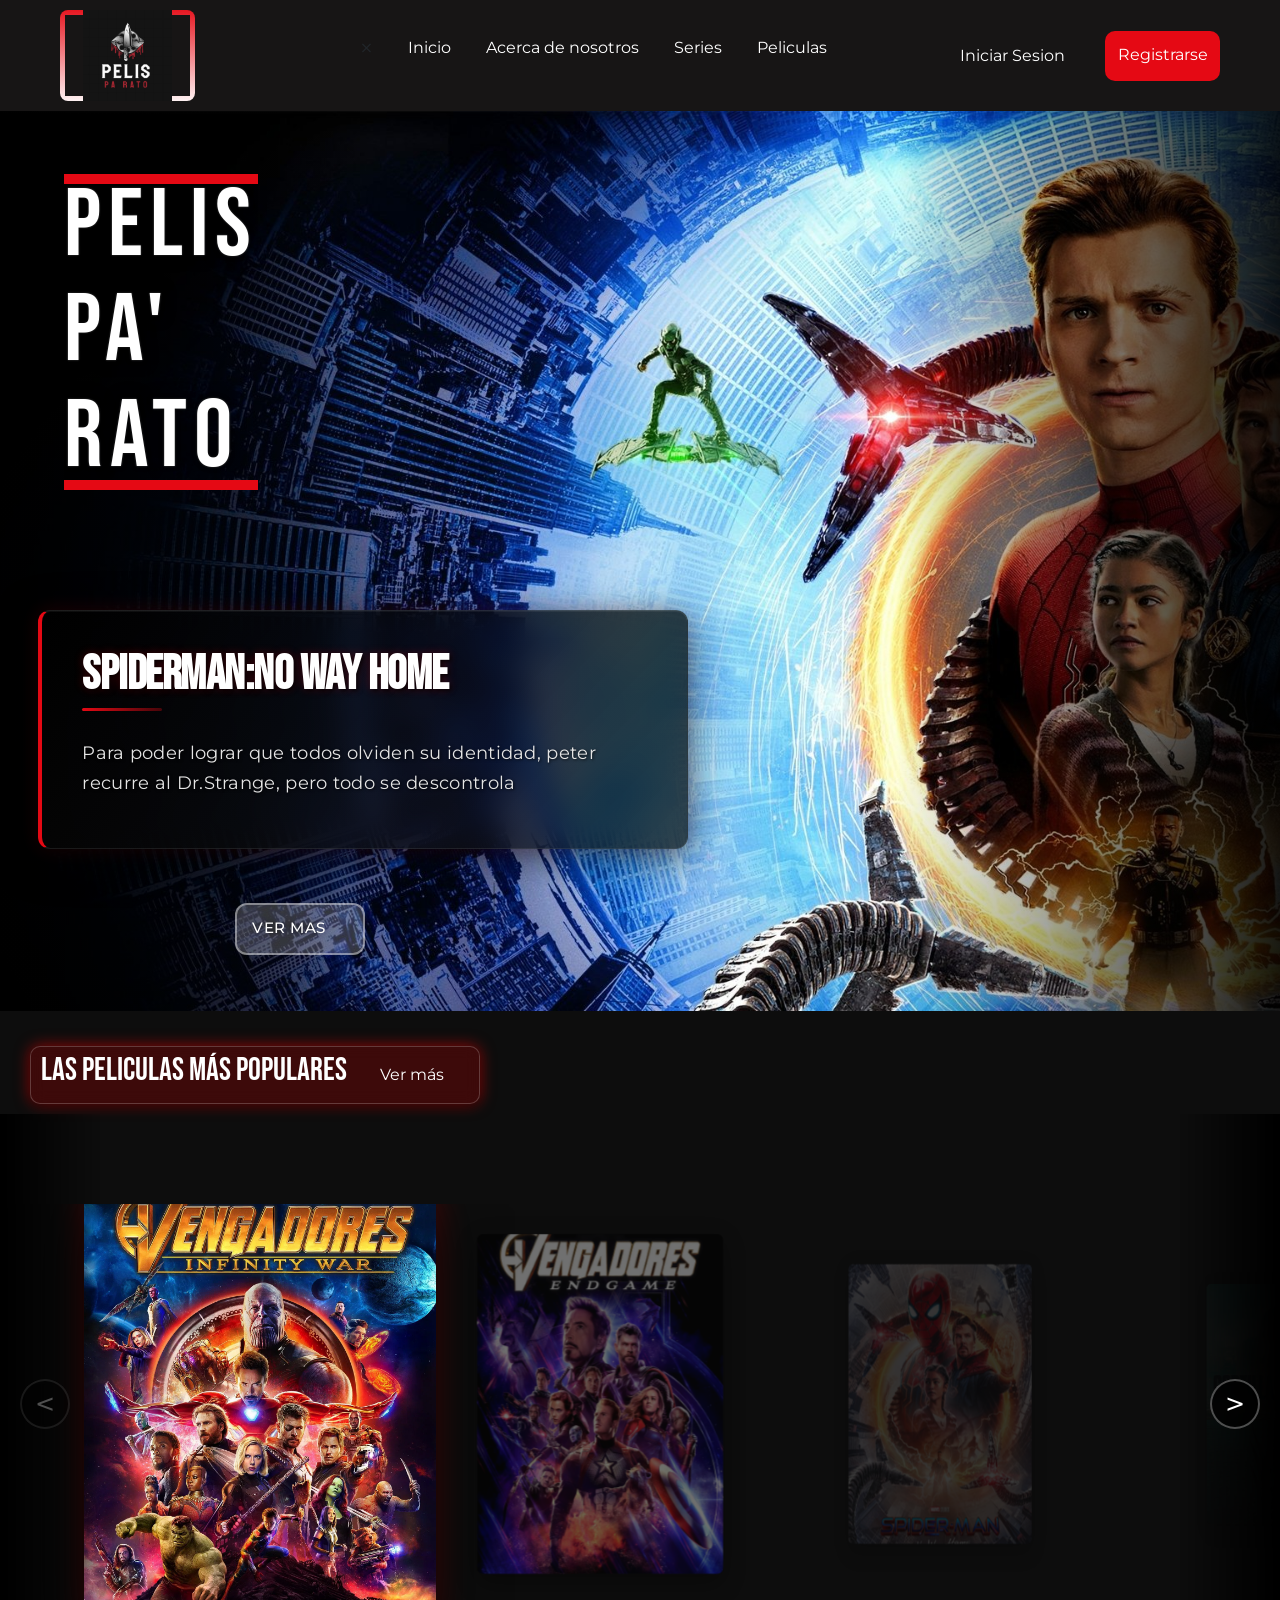
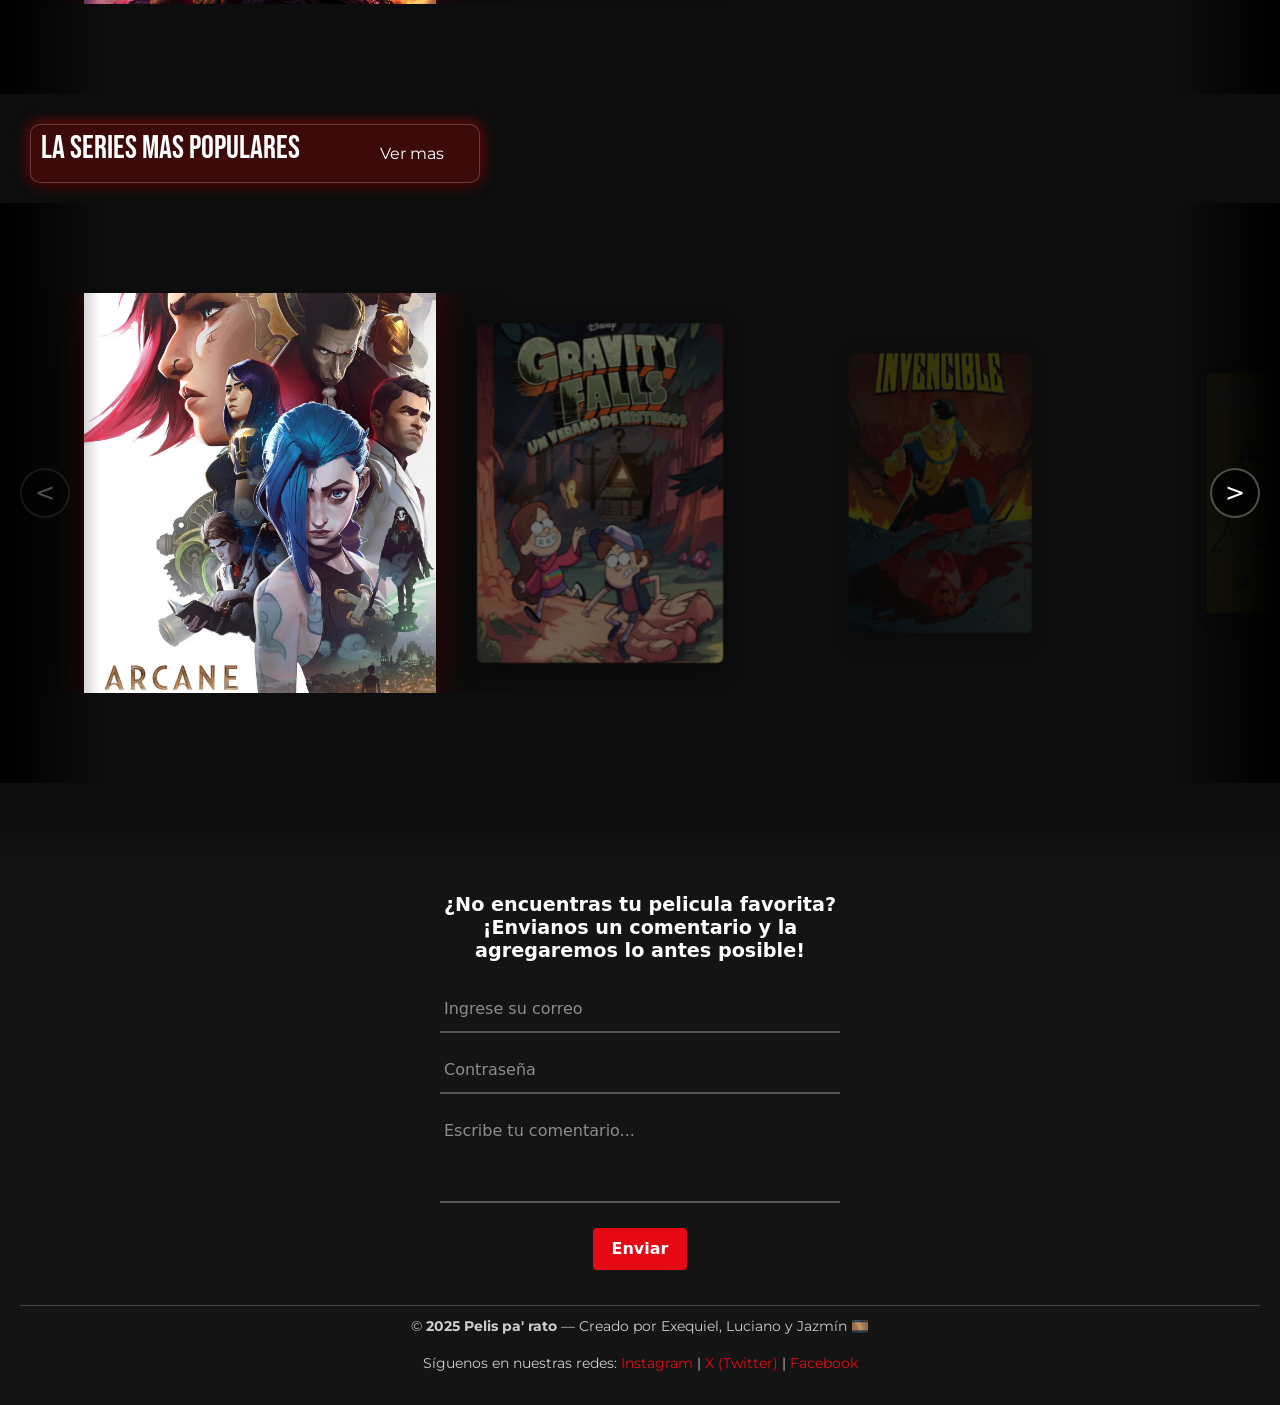
==== commit f43d64dd: "algunos cambios al html" ====
--- a/index.html
+++ b/index.html
@@ -97,6 +97,41 @@
                 <div class="info-item">
                     <h2 class="sub-title">Avengers Infinity War</h2>
                     <p class="p-title">Acompaña a los vengadores a enfrentar a su mas grande amenza de todos los tiempos, el titan Thanos</p>
+                </div>
+
+                <div class="info-item">
+                    <h2 class="sub-title">Breaking bad</h2>
+                    <p class="p-title">Un maestro de quimica frustrado con su vida y su trabajo le diagnostican cancer y esta dispuesto a hacer cualquier cosa para dejarle dinero a su familia</p>
+                </div>
+
+                <div class="info-item">
+                    <h2 class="sub-title">Stranger Things</h2>
+                    <p class="p-title">Un drama de ciencia ficción que se centra en un grupo de amigos preadolescentes y adolescentes que luchan contra una fuerza misteriosa y peligrosa que proviene de lo profundo de la tierra.</p>
+                </div>
+
+                <div class="info-item">
+                    <h2 class="sub-title">Alien Romulus</h2>
+                    <p class="p-title">Un grupo de jóvenes colonos espaciales explora una estación abandonada y se encuentra con la forma de vida más aterradora del universo: los xenomorfos. Mientras buscan una forma de escapar, descubren los secretos de la estación y son cazados por las criaturas en una lucha por la supervivencia. </p>
+                </div>
+
+                <div class="info-item">
+                    <h2 class="sub-title">Interestelar</h2>
+                    <p class="p-title">.</p>
+                </div>
+
+                <div class="info-item">
+                    <h2 class="sub-title">The Last Of Us</h2>
+                    <p class="p-title">Para poder lograr que todos olviden su identidad, peter recurre al Dr.Strange, pero todo se descontrola</p>
+                </div>
+
+                <div class="info-item">
+                    <h2 class="sub-title">The Walking Dead</h2>
+                    <p class="p-title">Para poder lograr que todos olviden su identidad, peter recurre al Dr.Strange, pero todo se descontrola</p>
+                </div>
+
+                <div class="info-item">
+                    <h2 class="sub-title">Arcane</h2>
+                    <p class="p-title">Para poder lograr que todos olviden su identidad, peter recurre al Dr.Strange, pero todo se descontrola</p>
                 </div>
 
                 <div class="container-ver-mas">
--- a/Css/style-main.css
+++ b/Css/style-main.css
@@ -24,7 +24,7 @@
     align-items: center;
     justify-content: center;
     background-repeat: no-repeat;
-    background-size:cover;
+    background-size: cover;
     transition: background-image 1s ease-in-out;
 }
 
@@ -39,31 +39,26 @@
         rgba(0, 0, 0, 0) 70%,
         rgba(0, 0, 0, 0.9) 100%
     );
-    pointer-events: none; /* para que no bloquee los clicks */
+    pointer-events: none;
     z-index: 1;
 }
-
 
 .info-item {
     display: none;
 }
 
-
 .info-item.active {
     display: block;
 }
 
-
 .sub-title, .p-title {
-    text-shadow: 2px 2px 6px rgba(0, 0, 0, 0.8);
-    animation: slideUp 1s ease-in-out;
-}
-
+    animation: slideUp 0.8s ease-out;
+}
 
 @keyframes slideUp {
     from {
         opacity: 0;
-        transform: translateY(100%);
+        transform: translateY(30px);
     }
     to {
         opacity: 1;
@@ -71,26 +66,85 @@
     }
 }
 
-
-/*===Fondo difuminado===*/
+/*=== INFO CONTAINER ESTILO NETFLIX ===*/
 
 .hero .info-container {
     position: absolute;
-    bottom: 25%;
-    left: 2%;
+    bottom: 18%;
+    left: 3%;
+    max-width: 650px;
     z-index: 2;
-}
-
+    padding: 35px 40px;
+    border-radius: 12px;
+    background: linear-gradient(
+        135deg,
+        rgba(0, 0, 0, 0.85) 0%,
+        rgba(20, 20, 20, 0.75) 100%
+    );
+    backdrop-filter: blur(15px) saturate(180%);
+    -webkit-backdrop-filter: blur(15px) saturate(180%);
+    border: 1px solid rgba(255, 255, 255, 0.1);
+    border-left: 4px solid #e50914;
+    box-shadow: 
+        0 10px 40px rgba(0, 0, 0, 0.6),
+        0 0 20px rgba(229, 9, 20, 0.15),
+        inset 0 1px 0 rgba(255, 255, 255, 0.05);
+    transition: all 0.3s ease;
+}
+
+.hero .info-container:hover {
+    transform: translateY(-5px);
+    box-shadow: 
+        0 15px 50px rgba(0, 0, 0, 0.7),
+        0 0 30px rgba(229, 9, 20, 0.25),
+        inset 0 1px 0 rgba(255, 255, 255, 0.05);
+    border-left-width: 5px;
+}
+
+/* Subtítulo mejorado */
 .hero .info-container h2 {
-    font-size: 3.5rem;
-    text-shadow: 2px 2px  black ;
-}
-
+    font-size: 3rem;
+    font-weight: 700;
+    color: #ffffff;
+    margin-bottom: 15px;
+    line-height: 1.2;
+    letter-spacing: -0.5px;
+    text-shadow: 
+        2px 2px 4px rgba(0, 0, 0, 0.8),
+        0 0 10px rgba(229, 9, 20, 0.3);
+    position: relative;
+    display: inline-block;
+}
+
+/* Línea decorativa debajo del título */
+.hero .info-container h2::after {
+    content: '';
+    position: absolute;
+    bottom: -8px;
+    left: 0;
+    width: 80px;
+    height: 3px;
+    background: linear-gradient(
+        90deg,
+        #e50914 0%,
+        rgba(229, 9, 20, 0.3) 100%
+    );
+    border-radius: 2px;
+}
+
+/* Párrafo mejorado */
 .hero .info-container p {
-    font-size: 1.5rem;
-    color: rgb(255, 255, 255);
-}
-
+    font-size: 1.15rem;
+    color: #e5e5e5;
+    line-height: 1.6;
+    margin-top: 20px;
+    max-width: 700px;
+    font-weight: 400;
+    text-shadow: 1px 1px 3px rgba(0, 0, 0, 0.8);
+    letter-spacing: 0.3px;
+}
+
+/*===TÍTULO PRINCIPAL (SIN MODIFICAR)===*/
 
 .hero-content {
     display: flex;
@@ -100,18 +154,17 @@
     top: 5%;
     left: 5%;
     z-index: 2;
-    animation: fade-in 3s steps(30, end) forwards; ;
+    animation: fade-in 3s steps(30, end) forwards;
     height: 0;
     white-space: nowrap;
     overflow: hidden;
     border-bottom: 2px solid white;
 }
 
-
 @keyframes fade-in {
     to {
         height: 40%;
-        border-bottom:none ;
+        border-bottom: none;
     }
 }
 
@@ -128,15 +181,12 @@
         
         /* 2. Sombra Blanca Sutil (Efecto Neón/Brillo) */
         0px 0px 2px rgba(255, 255, 255, 0.6);
-        display: flex; 
-    flex-direction: column;     /* Apila los elementos verticalmente */
-    align-items: flex-start;    /* Alinea las palabras a la izquierda (en el inicio) */
-    line-height: 1.1;           /* Reduce el espacio vertical entre las líneas para que se vean más juntas */
-    white-space: normal;         /* Desactivar la restricción que tenías en .hero-content */
-
-}
-
-
+    display: flex; 
+    flex-direction: column;     
+    align-items: flex-start;    
+    line-height: 1.1;            
+    white-space: normal;        
+}
 
 .hero .hero-content h1::before {
     content: '';
@@ -148,7 +198,6 @@
     top: 0;
 }
 
-
 .hero .hero-content h1::after {
     content: '';
     height: 10px;
@@ -159,80 +208,160 @@
     bottom: 0;
 }
 
-
-
 .hero .hero-content p {
     color: white;
     font-size: 2rem;
 }
 
 
-/*====Link-ver-mas====*/
+/*====Link-ver-mas (MEJORADO Y RESPONSIVE)====*/
 
 .container-ver-mas {
     position: absolute;
-    bottom: -60%;
-    left: 0%;
+    bottom: -45%;
+    left: 40%;
+    transform: translateX(-50%);
     text-align: center;
     display: inline-flex;
     justify-content: center;
     align-items: center;
-    height: 50px;
-    width: 110px;
-    background-color: rgba(255, 255, 255, 0.2); /* Blanco muy transparente */
-    /* filtro para fondo difuminado*/
-    backdrop-filter: blur(4px); 
+    height: 52px;
+    width: 130px;
+    background-color: rgba(255, 255, 255, 0.2);
+    backdrop-filter: blur(8px);
+    -webkit-backdrop-filter: blur(8px);
     padding: 10px 0;
-    border: 2px solid rgba(255, 255, 255, 0.4); /* Borde semitransparente*/
-    border-radius: 15px;
+    border: 2px solid rgba(255, 255, 255, 0.4);
+    border-radius: 12px;
     text-shadow: 0 0 5px rgba(0, 0, 0, 0.6);
-    transition: width 0.3s ease, 
-                color 0.3s ease-in-out, 
-                text-shadow 0.3s ease-in-out,
-                transform 0.3s ease,
-                box-shadow 0.3s ease; 
+    transition: all 0.4s cubic-bezier(0.25, 0.46, 0.45, 0.94);
     overflow: hidden;
-    
-}
-
-.container-ver-mas .link-ver-mas{
+    cursor: pointer;
+}
+
+.container-ver-mas .link-ver-mas {
     text-decoration: none;
     color: rgb(255, 255, 255);
-}
-
+    font-weight: 500;
+    font-size: 0.95rem;
+    letter-spacing: 0.5px;
+    text-transform: uppercase;
+}
 
 /* Efecto de brillo tipo neón */
 .container-ver-mas:hover {
-    width: 145px;
-    transform: translateY(10px);
-    border: 2px solid;
-    box-shadow: 0 0 10px white,
-                0 0 20px white,
-                0 0 40px rgba(255, 255, 255, 0.6),
-                0 0 80px rgba(255, 255, 255, 0.4);
+    width: 160px;
+    transform: translateX(-50%) translateY(-3px);
+    border: 2px solid white;
+    box-shadow: 
+        0 0 10px white,
+        0 0 20px white,
+        0 0 40px rgba(255, 255, 255, 0.6),
+        0 0 80px rgba(255, 255, 255, 0.4),
+        0 5px 15px rgba(0, 0, 0, 0.3);
+    background-color: rgba(255, 255, 255, 0.3);
+}
+
+.container-ver-mas:active {
+    transform: translateX(-50%) translateY(0px);
 }
 
 .container-ver-mas:hover .link-ver-mas {
     text-shadow: 0 0 8px white;
-    cursor: pointer;
-
 }
 
 .container-ver-mas::after {
-    content: '  ➪'; 
-    font-size: 1em; 
+    content: '➪'; 
+    font-size: 1.1em; 
     opacity: 0;
-    transform: translateX(-8px); 
+    transform: translateX(-10px); 
     transition: opacity 0.3s ease, transform 0.3s ease;
-    margin-left: 10px;
+    margin-left: 8px;
 }
 
 .container-ver-mas:hover::after {
-    /*Se muestra la flecha y se la devuelve a su posicion original*/
     opacity: 1;
     transform: translateX(0); 
 }
 
+/*====Fin estilos link-ver-mas====*/
+
+/* RESPONSIVE */
+
+@media (max-width: 1024px) {
+    .hero .info-container {
+        max-width: 550px;
+        padding: 30px 35px;
+        left: 3%;
+        bottom: 20%;
+    }
+    
+    .hero .info-container h2 {
+        font-size: 2.5rem;
+    }
+    
+    .hero .info-container p {
+        font-size: 1.05rem;
+    }
+}
+
+@media (max-width: 768px) {
+    .hero .info-container {
+        max-width: 90%;
+        padding: 25px 30px;
+        left: 5%;
+        right: 5%;
+        bottom: 15%;
+        backdrop-filter: blur(12px) saturate(160%);
+    }
+    
+    .hero .info-container h2 {
+        font-size: 2rem;
+    }
+    
+    .hero .info-container p {
+        font-size: 0.95rem;
+        line-height: 1.5;
+    }
+    
+    .container-ver-mas {
+        bottom: -70%;
+        height: 45px;
+        width: 100px;
+    }
+}
+
+@media (max-width: 480px) {
+    .hero .info-container {
+        padding: 20px 25px;
+        border-left-width: 3px;
+    }
+    
+    .hero .info-container h2 {
+        font-size: 1.6rem;
+        margin-bottom: 12px;
+    }
+    
+    .hero .info-container h2::after {
+        width: 40px;
+        height: 2px;
+    }
+    
+    .hero .info-container p {
+        font-size: 0.88rem;
+        margin-top: 15px;
+    }
+    
+    .container-ver-mas {
+        bottom: -90%;
+        height: 40px;
+        width: 90px;
+    }
+    
+    .container-ver-mas:hover {
+        width: 120px;
+    }
+}
 /*====Fin estilos link-ver-mas====*/
 
 
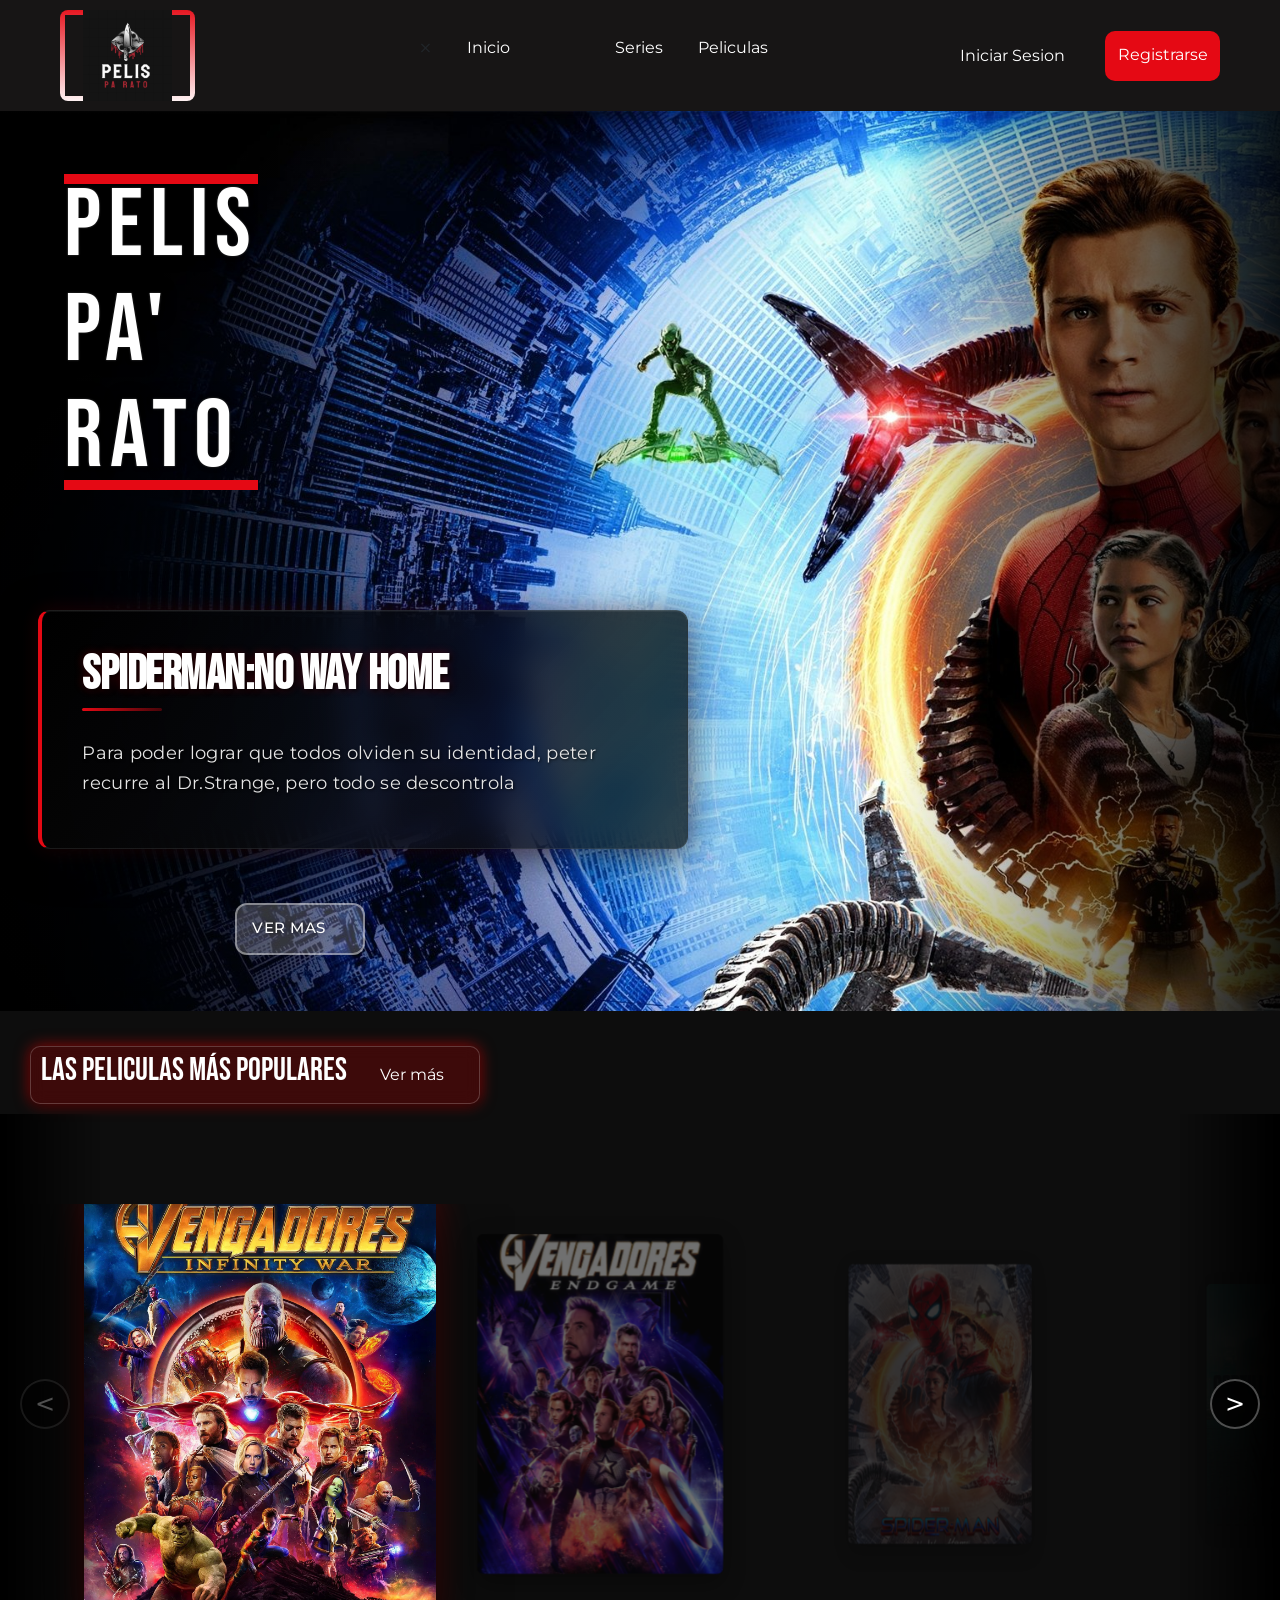
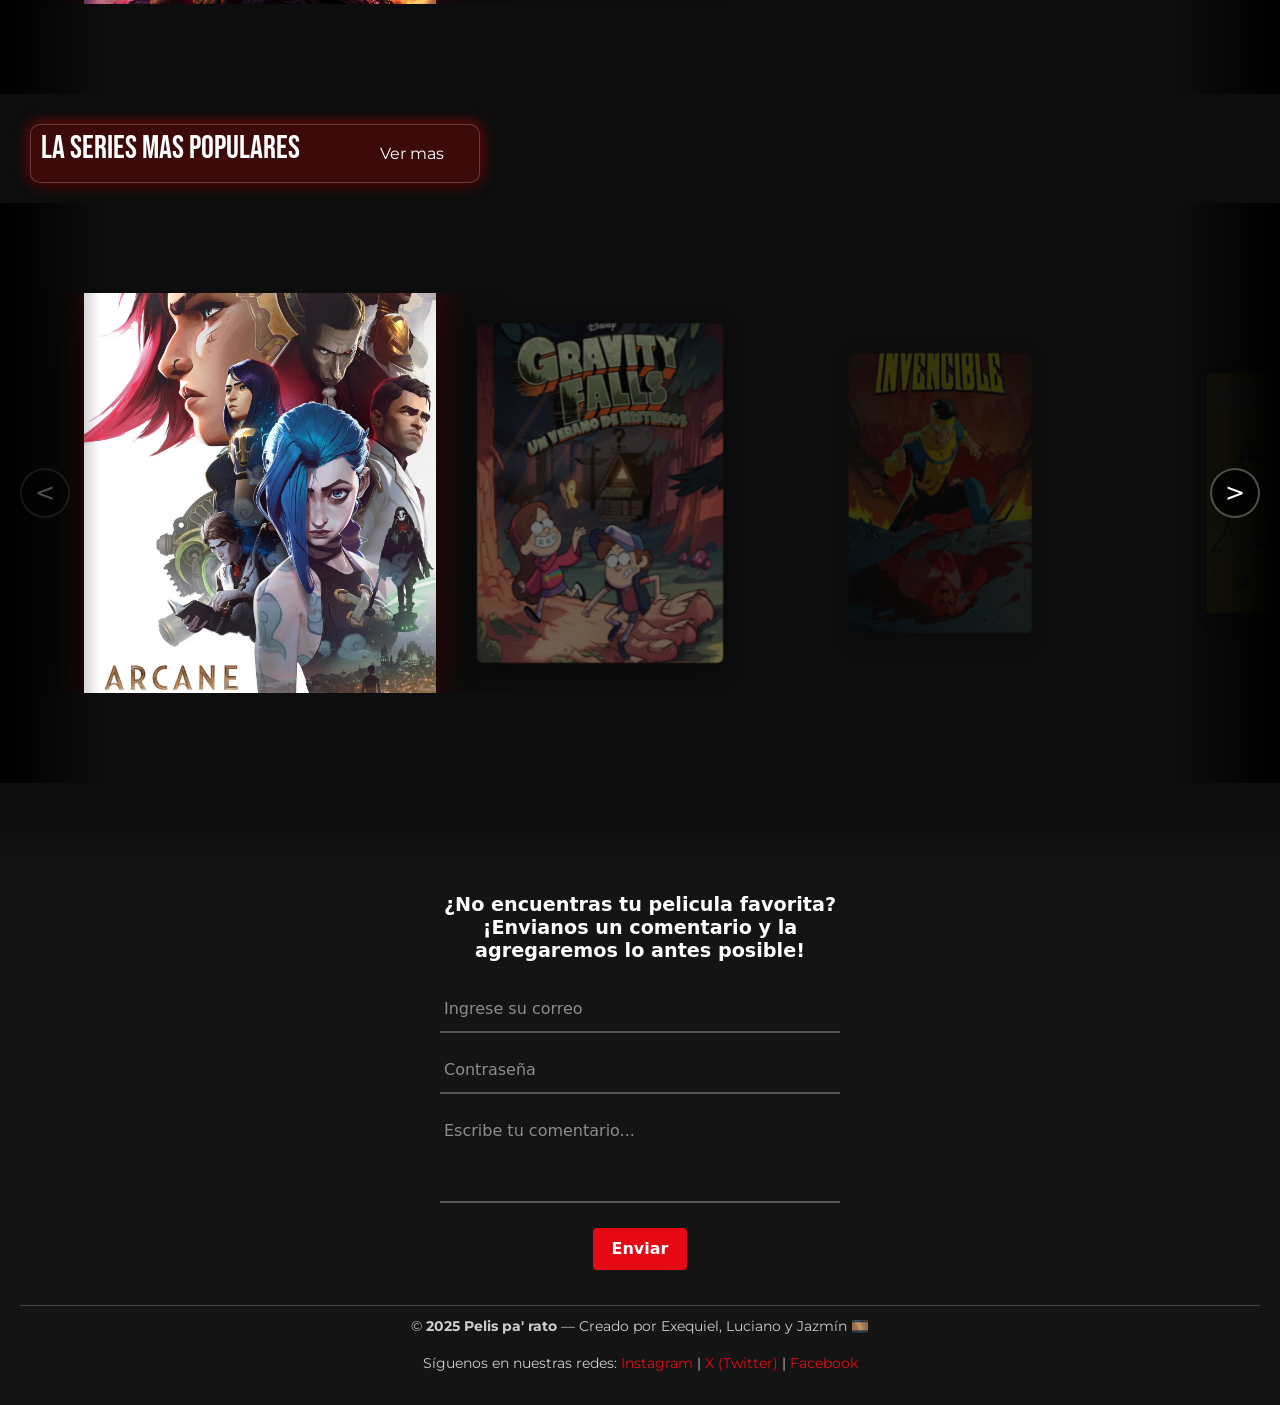
==== commit b59e99f1: "agregue direcciones a los links del navbar" ====
--- a/index.html
+++ b/index.html
@@ -47,9 +47,9 @@
             <ul class="list-nav-bar" id="navMenu">
                 <span class="close-menu" id="closeMenu">&times;</span>
                 <li class="list-item-nav"><a href="#" class="nav-links">Inicio</a></li>
-                <li class="list-item-nav"><a href="#" class="nav-links">Acerca de nosotros</a></li>
-                <li class="list-item-nav"><a href="#" class="nav-links">Series</a></li>
-                <li class="list-item-nav"><a href="#" class="nav-links">Peliculas</a></li>
+                <li class="list-item-nav"><a href="https://exequiel111.github.io/Pagina-sobre-mi/" class="nav-links" target="_blank" de nosotros</a></li>
+                <li class="list-item-nav"><a href="https://exequiel111.github.io/Pagina-Series/" class="nav-links" target="_blank">Series</a></li>
+                <li class="list-item-nav"><a href="https://exequiel111.github.io/Pagina-peliculas-Luciano/" class="nav-links" target="_blank">Peliculas</a></li>
             </ul>
             <div class="login">
             <a href="#" class="login-links">Iniciar Sesion</a>
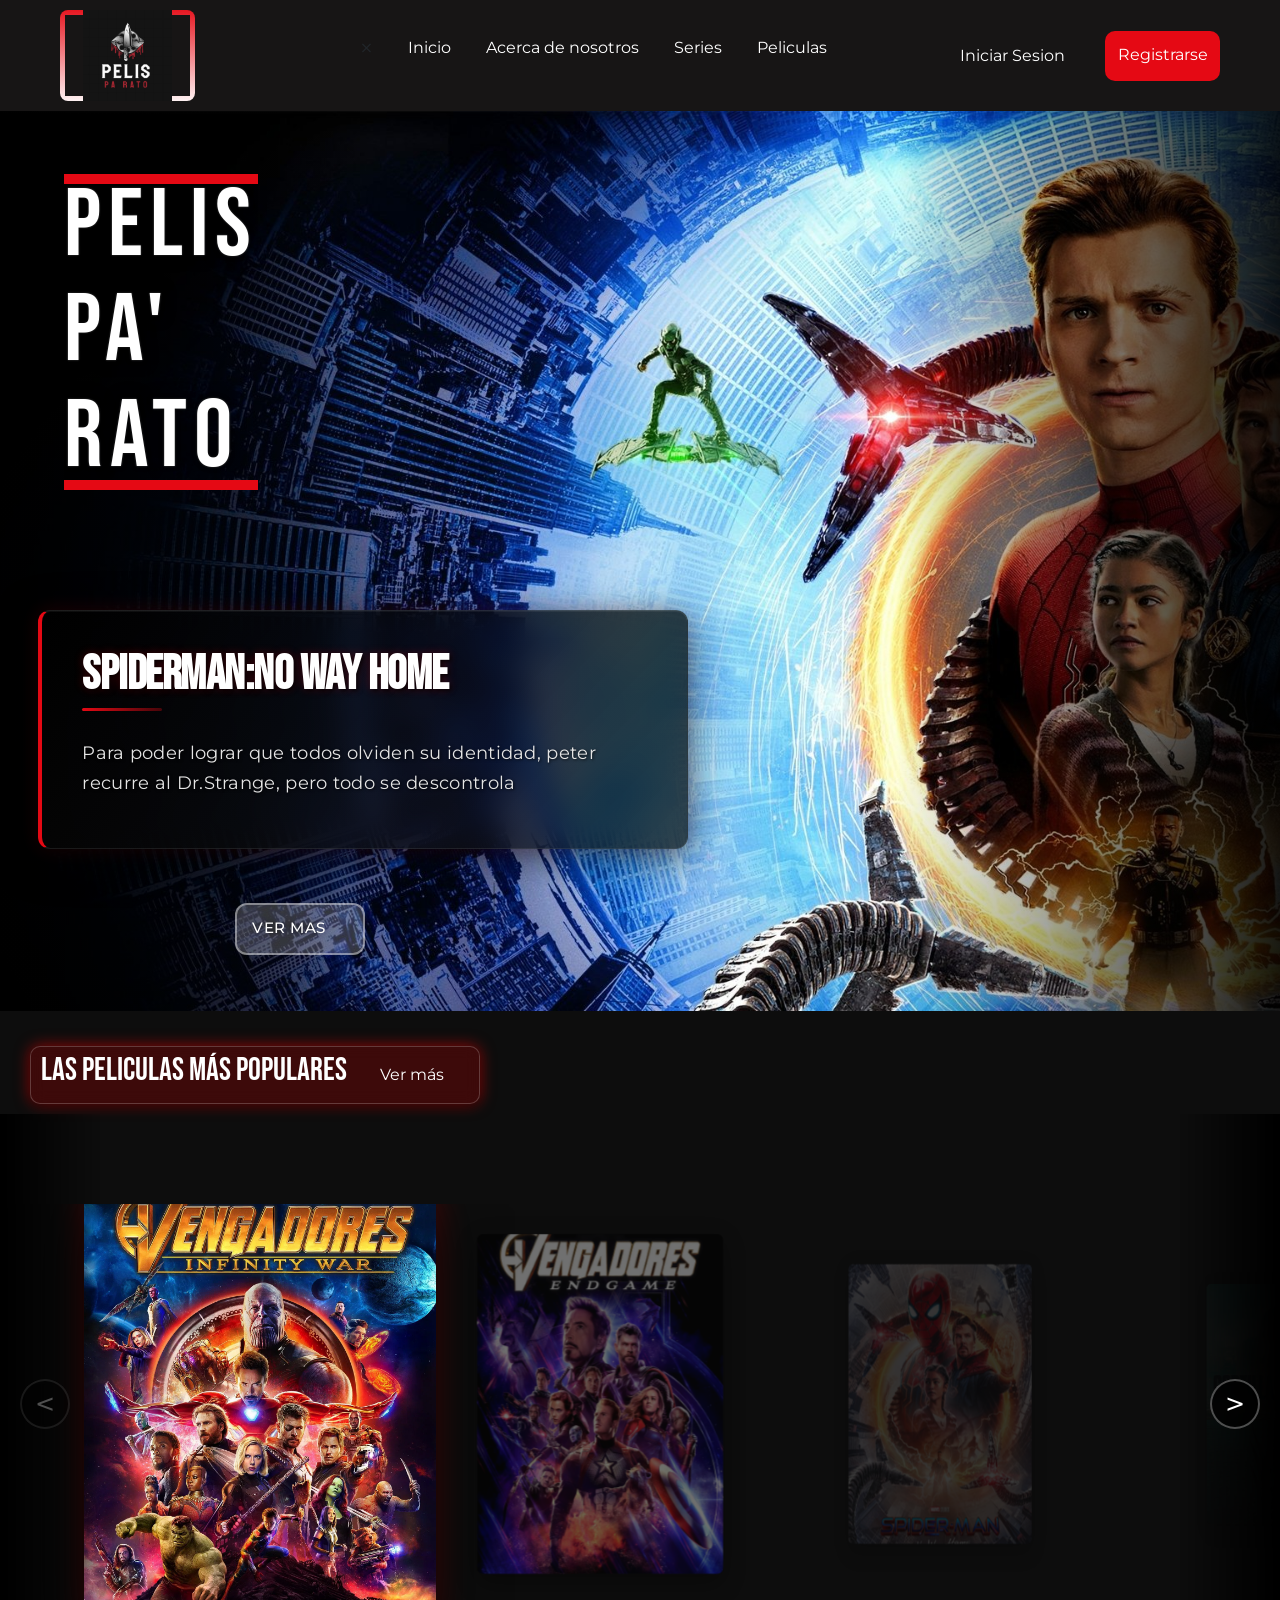
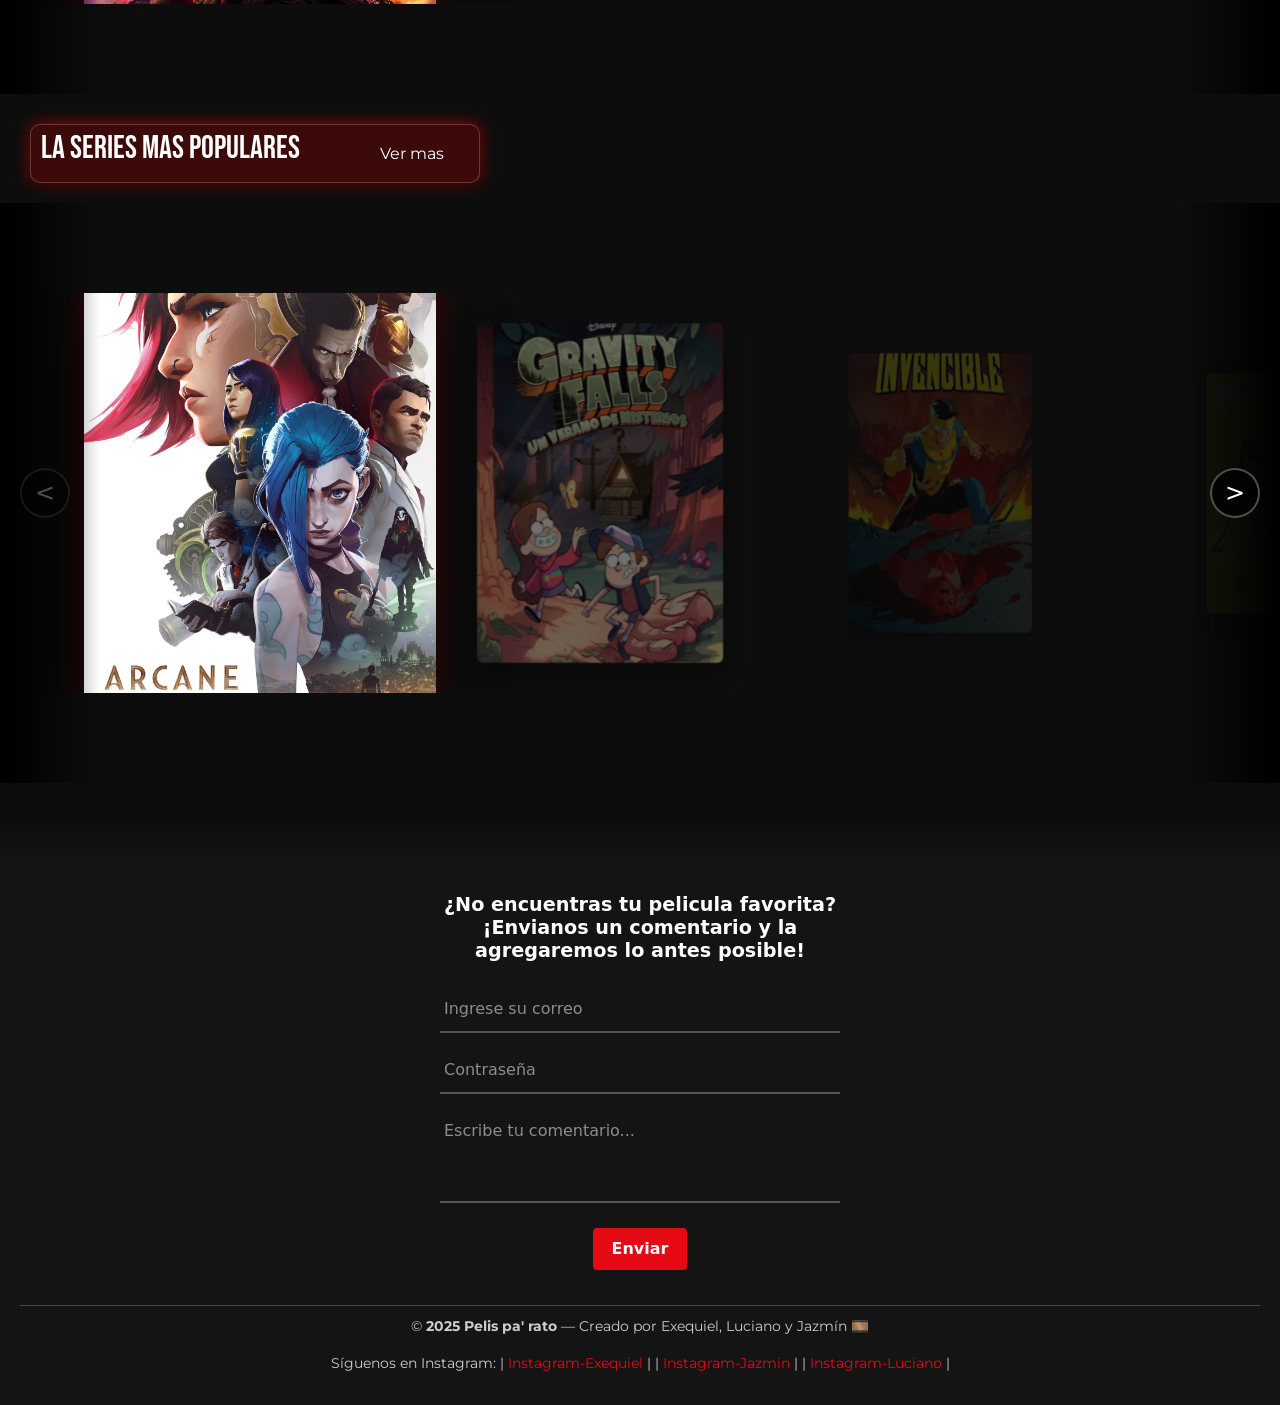
==== commit 23645d52: "agreue el link about us" ====
--- a/index.html
+++ b/index.html
@@ -47,7 +47,7 @@
             <ul class="list-nav-bar" id="navMenu">
                 <span class="close-menu" id="closeMenu">&times;</span>
                 <li class="list-item-nav"><a href="#" class="nav-links">Inicio</a></li>
-                <li class="list-item-nav"><a href="https://exequiel111.github.io/Pagina-sobre-mi/" class="nav-links" target="_blank" de nosotros</a></li>
+                <li class="list-item-nav"><a href="https://exequiel111.github.io/Pagina-sobre-mi/" class="nav-links" target="_blank">Acerca de nosotros</a></li>
                 <li class="list-item-nav"><a href="https://exequiel111.github.io/Pagina-Series/" class="nav-links" target="_blank">Series</a></li>
                 <li class="list-item-nav"><a href="https://exequiel111.github.io/Pagina-peliculas-Luciano/" class="nav-links" target="_blank">Peliculas</a></li>
             </ul>
@@ -236,10 +236,10 @@
 
     <div class="container-footer-content">
     <p>&copy; <strong>2025 Pelis pa' rato</strong> — Creado por Exequiel, Luciano y Jazmín 🎞️</p>
-    <p class="footer-extra">Síguenos en nuestras redes: 
-        <a href="#" class="social-link">Instagram</a> | 
-        <a href="#" class="social-link">X (Twitter)</a> | 
-        <a href="#" class="social-link">Facebook</a>
+    <p class="footer-extra">Síguenos en Instagram: 
+    |  <a href="https://www.instagram.com/exequielvisuara06?igsh=NHAxcjJ6ZDgxenk2" class="social-link" target="_blank">Instagram-Exequiel</a> |
+    |  <a href="https://www.instagram.com/jazzmartt_?igsh=MTQ3a2ImeGdoeWpkYw==" class="social-link" target="_blank">Instagram-Jazmin</a> |
+    |  <a href="https://www.instagram.com/joavaquera_/?igsh=MThhbXZndGp4bHhv#" class="social-link" target="_blank">Instagram-Luciano</a> |
     </p>
     </div>
 </div>            
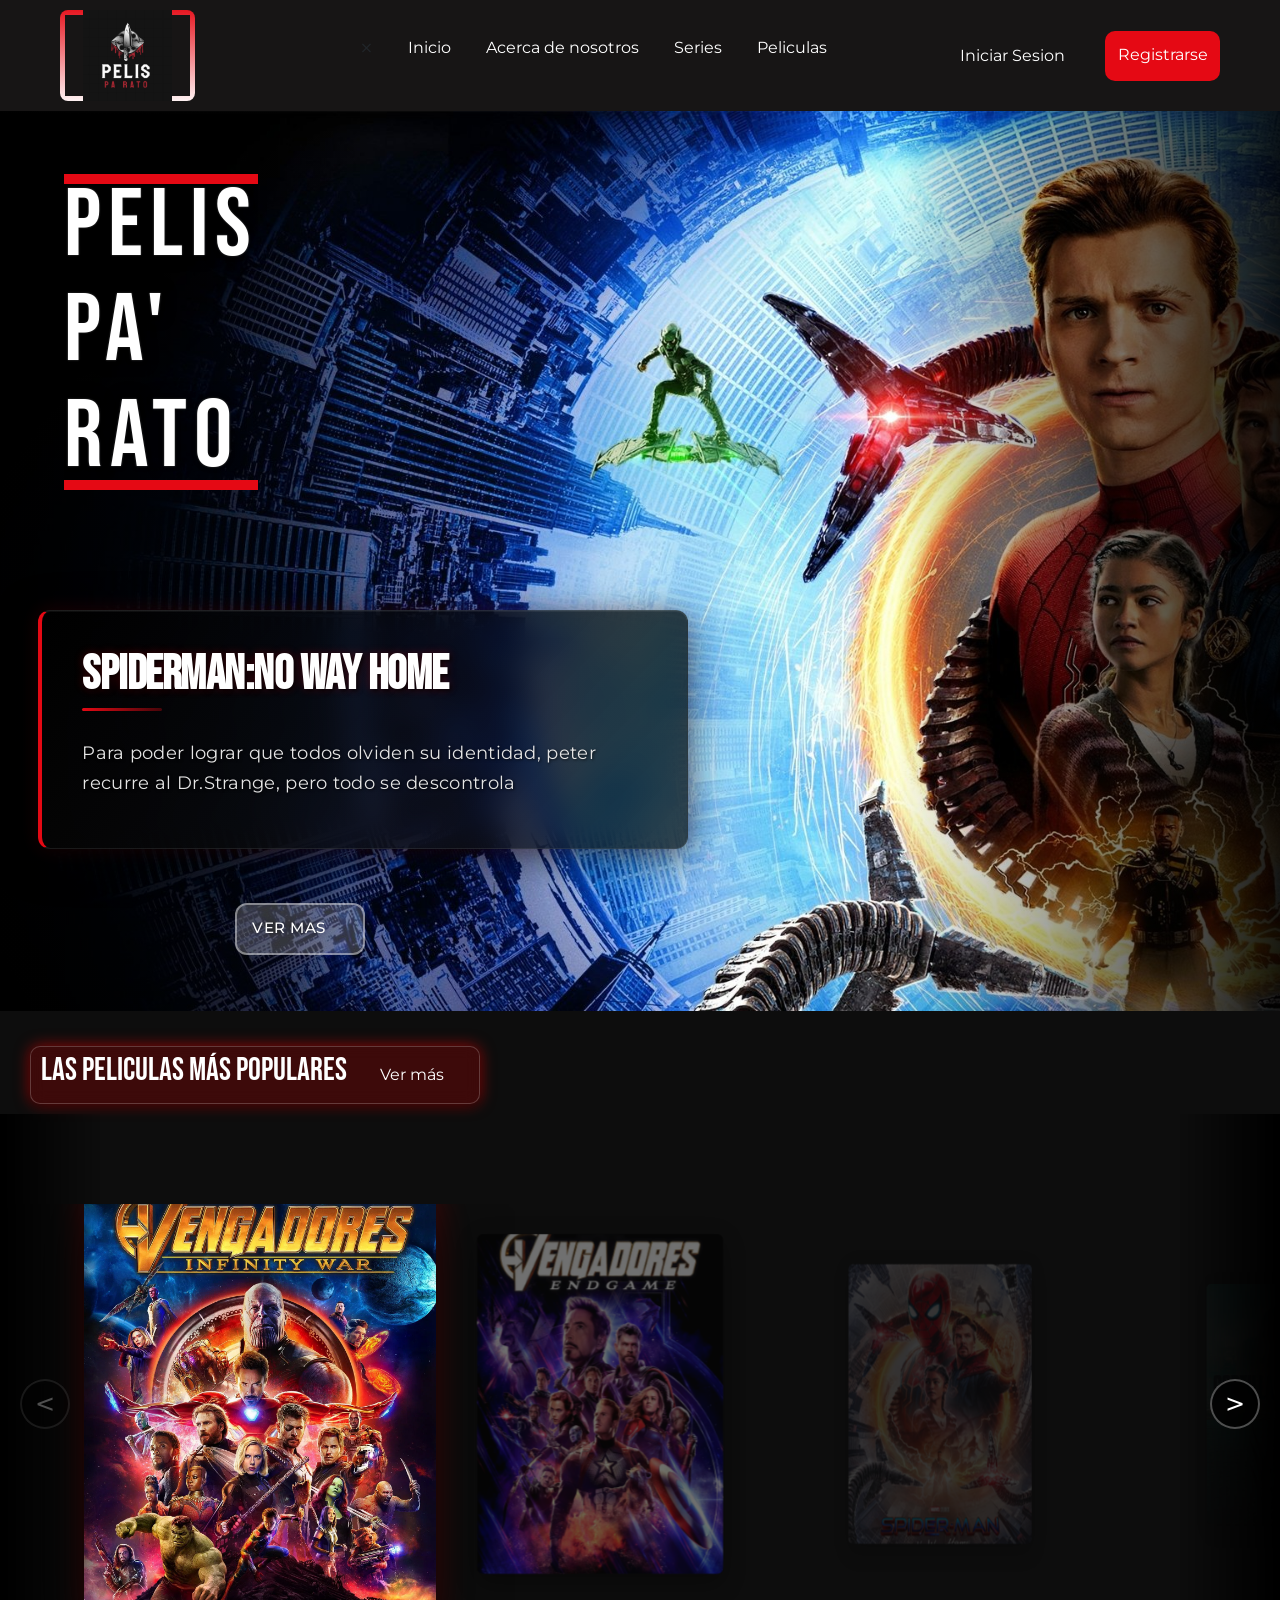
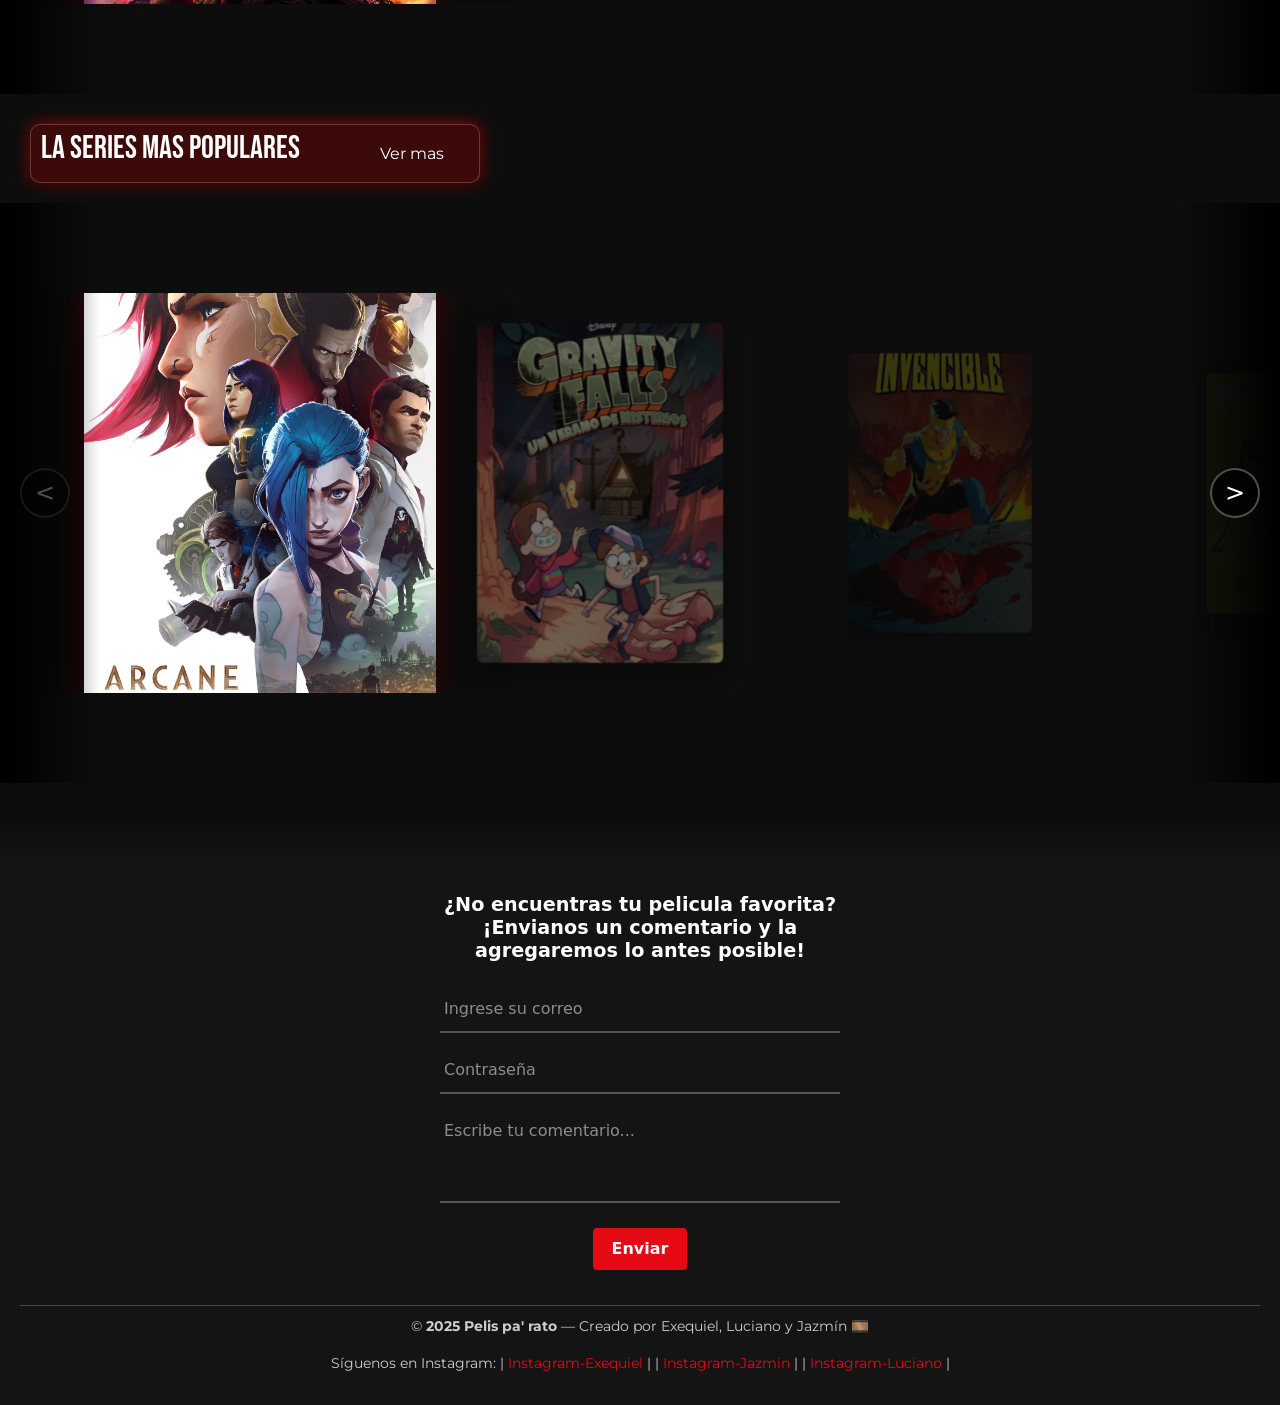
==== commit 97c894a1: "Agregue sinopsis a las series que faltan" ====
--- a/index.html
+++ b/index.html
@@ -116,22 +116,22 @@
 
                 <div class="info-item">
                     <h2 class="sub-title">Interestelar</h2>
-                    <p class="p-title">.</p>
+                    <p class="p-title">En un futuro distópico donde la Tierra se está volviendo inhabitable, un grupo de astronautas emprende un viaje a través de un agujero de gusano para encontrar un nuevo hogar para la humanidad. Liderados por el ex piloto Cooper, los exploradores enfrentan desafíos interestelares mientras luchan por la supervivencia de la raza humana.</p>
                 </div>
 
                 <div class="info-item">
                     <h2 class="sub-title">The Last Of Us</h2>
-                    <p class="p-title">Para poder lograr que todos olviden su identidad, peter recurre al Dr.Strange, pero todo se descontrola</p>
+                    <p class="p-title">Esta serie sigue la historia de joel miller un contrabandista endurecido, que debe escoltar a Ellie, una adolescente inmune al hongo, a través de Estados Unidos, ya que ella representa la última esperanza para desarrollar una cura. El viaje los obliga a enfrentarse a la hostilidad de otros supervivientes y a las criaturas infectadas, mientras su relación evoluciona de distante a una profunda conexión. </p>
                 </div>
 
                 <div class="info-item">
                     <h2 class="sub-title">The Walking Dead</h2>
-                    <p class="p-title">Para poder lograr que todos olviden su identidad, peter recurre al Dr.Strange, pero todo se descontrola</p>
+                    <p class="p-title">El protagonista, el ayudante del sheriff Rick Grimes, despierta de un coma en este nuevo mundo y, junto a otros supervivientes, debe protegerse tanto de los "caminantes" (zombis) como de otros grupos de humanos hostiles que a menudo son el peligro más grande.</p>
                 </div>
 
                 <div class="info-item">
                     <h2 class="sub-title">Arcane</h2>
-                    <p class="p-title">Para poder lograr que todos olviden su identidad, peter recurre al Dr.Strange, pero todo se descontrola</p>
+                    <p class="p-title">'Arcane' es una serie de animación que narra la historia de dos hermanas, Vi y Powder, y la creciente tensión entre las ciudades gemelas de Piltover y Zaun. La trama se centra en la rivalidad entre la próspera ciudad de Piltover y los oprimidos suburbios de Zaun, exacerbada por el desarrollo de la tecnología Hextech en Piltover y la aparición de la droga Shimmer en Zaun, lo que divide a familias y amigos en una guerra entre magia y convicciones opuestas.</p>
                 </div>
 
                 <div class="container-ver-mas">
@@ -143,7 +143,7 @@
         <section id="carousel-movies" class="container-carrusel">
             <div class="container-tittle">
             <h2>Las peliculas más populares</h2>
-            <a href="#" class="ver-mas">Ver más</a>
+            <a href="https://exequiel111.github.io/Pagina-peliculas-Luciano/" class="ver-mas" target="_blank">Ver más</a>
             </div>
 
             <div class="carousel-wrapper"> 
@@ -176,7 +176,7 @@
         <section id="carrusel-series" class="container-carrusel">
             <div class="container-tittle">
             <h2>La series mas populares</h2>
-            <a href="">Ver mas</a>
+            <a href="https://exequiel111.github.io/Pagina-Series/" target="_blank">Ver mas</a>
             </div>
                 <div class="container-main">
                 <div class="carousel-wrapper"> 
--- a/Css/stylenav.css
+++ b/Css/stylenav.css
@@ -60,8 +60,13 @@
 /*---Fin del efecto de subrayado---*/
 
 
+/*=== NAVBAR STICKY (FIJA AL SCROLL) ===*/
+
 .nav-bar {
-    top: 0%;
+    position: fixed; 
+    top: 0;
+    left: 0;
+    right: 0;
     height: 111px;
     width: 100%;
     display: flex;
@@ -69,15 +74,34 @@
     justify-content: space-between;
     background-color: #171515;
     padding: 10px 60px;
-}
-
+    z-index: 1000; 
+    transition: all 0.3s ease-in-out;
+}
+
+/* Efecto cuando haces scroll hacia abajo */
+.nav-bar.scrolled {
+    height: 80px;
+    background-color: rgba(23, 21, 21, 0.95);
+    backdrop-filter: blur(10px);
+    -webkit-backdrop-filter: blur(10px);
+    box-shadow: 0 4px 20px rgba(0, 0, 0, 0.5);
+    padding: 8px 60px;
+}
+
+
+.nav-bar.scrolled .logo-container {
+    width: 110px;
+}
+
+
+body {
+    padding-top: 111px;
+}
 
 .nav-bar ul {
     display: flex;
     gap: 35px;
-
-}
-
+}
 
 /*===Estilos del registro===*/
 
@@ -87,7 +111,6 @@
     gap: 30px;
     justify-content: center;
     align-items: center;
-    
 }
 
 .login .registro {
@@ -104,11 +127,10 @@
     background-color: #e50914;
     z-index: 1;
     color: white;
-    transition: color 0.3s ease-in,box-shadow 0.3s ease, border 0.3s ease;
+    transition: color 0.3s ease-in, box-shadow 0.3s ease, border 0.3s ease;
     border-radius: 10px;
     border: 2px solid transparent;
 }
-
 
 .login .registro::before {
     content: '';
@@ -122,19 +144,22 @@
     z-index: -1;
 }
 
-
 .login .registro:hover::before {
     width: 100%;
-
 }
 
 .login .registro:hover {
     color: #171515;
     border: 2px solid red;
     box-shadow: 0 0 15px 5px rgba(255, 0, 0, 0.7);
-
-}
-
+}
+
+/* Ajustar botón registro cuando se hace scroll */
+.nav-bar.scrolled .login .registro {
+    height: 42px;
+    width: 105px;
+    font-size: 0.9rem;
+}
 
 /*---Fin estilos registro---*/
 
@@ -144,6 +169,7 @@
     height: 100%;
     border-radius: 8px;
     overflow: hidden;
+    transition: width 0.3s ease;
 }
 
 .logo-container::before {
@@ -155,12 +181,11 @@
     z-index: 1;
 }
 
-
 .logo-container::after {
     content: '';
     position: absolute;
     inset: 5px;
-    background-color: #171515; /* fondo interno */
+    background-color: #171515;
     z-index: 2;
 }
 
@@ -180,3 +205,49 @@
         transform: rotate(360deg);
     }
 }
+
+/*=== RESPONSIVE PARA NAVBAR STICKY ===*/
+
+@media (max-width: 768px) {
+    body {
+        padding-top: 80px; 
+    }
+    
+    .nav-bar {
+        height: 80px;
+        padding: 15px 20px;
+    }
+    
+    .nav-bar.scrolled {
+        height: 70px;
+        padding: 12px 20px;
+    }
+    
+    .nav-bar.scrolled .logo-container {
+        width: 90px;
+    }
+}
+
+@media (max-width: 480px) {
+    body {
+        padding-top: 70px;
+    }
+    
+    .nav-bar {
+        height: 70px;
+        padding: 10px 15px;
+    }
+    
+    .nav-bar.scrolled {
+        height: 60px;
+        padding: 8px 15px;
+    }
+    
+    .logo-container {
+        width: 90px;
+    }
+    
+    .nav-bar.scrolled .logo-container {
+        width: 75px;
+    }
+}
